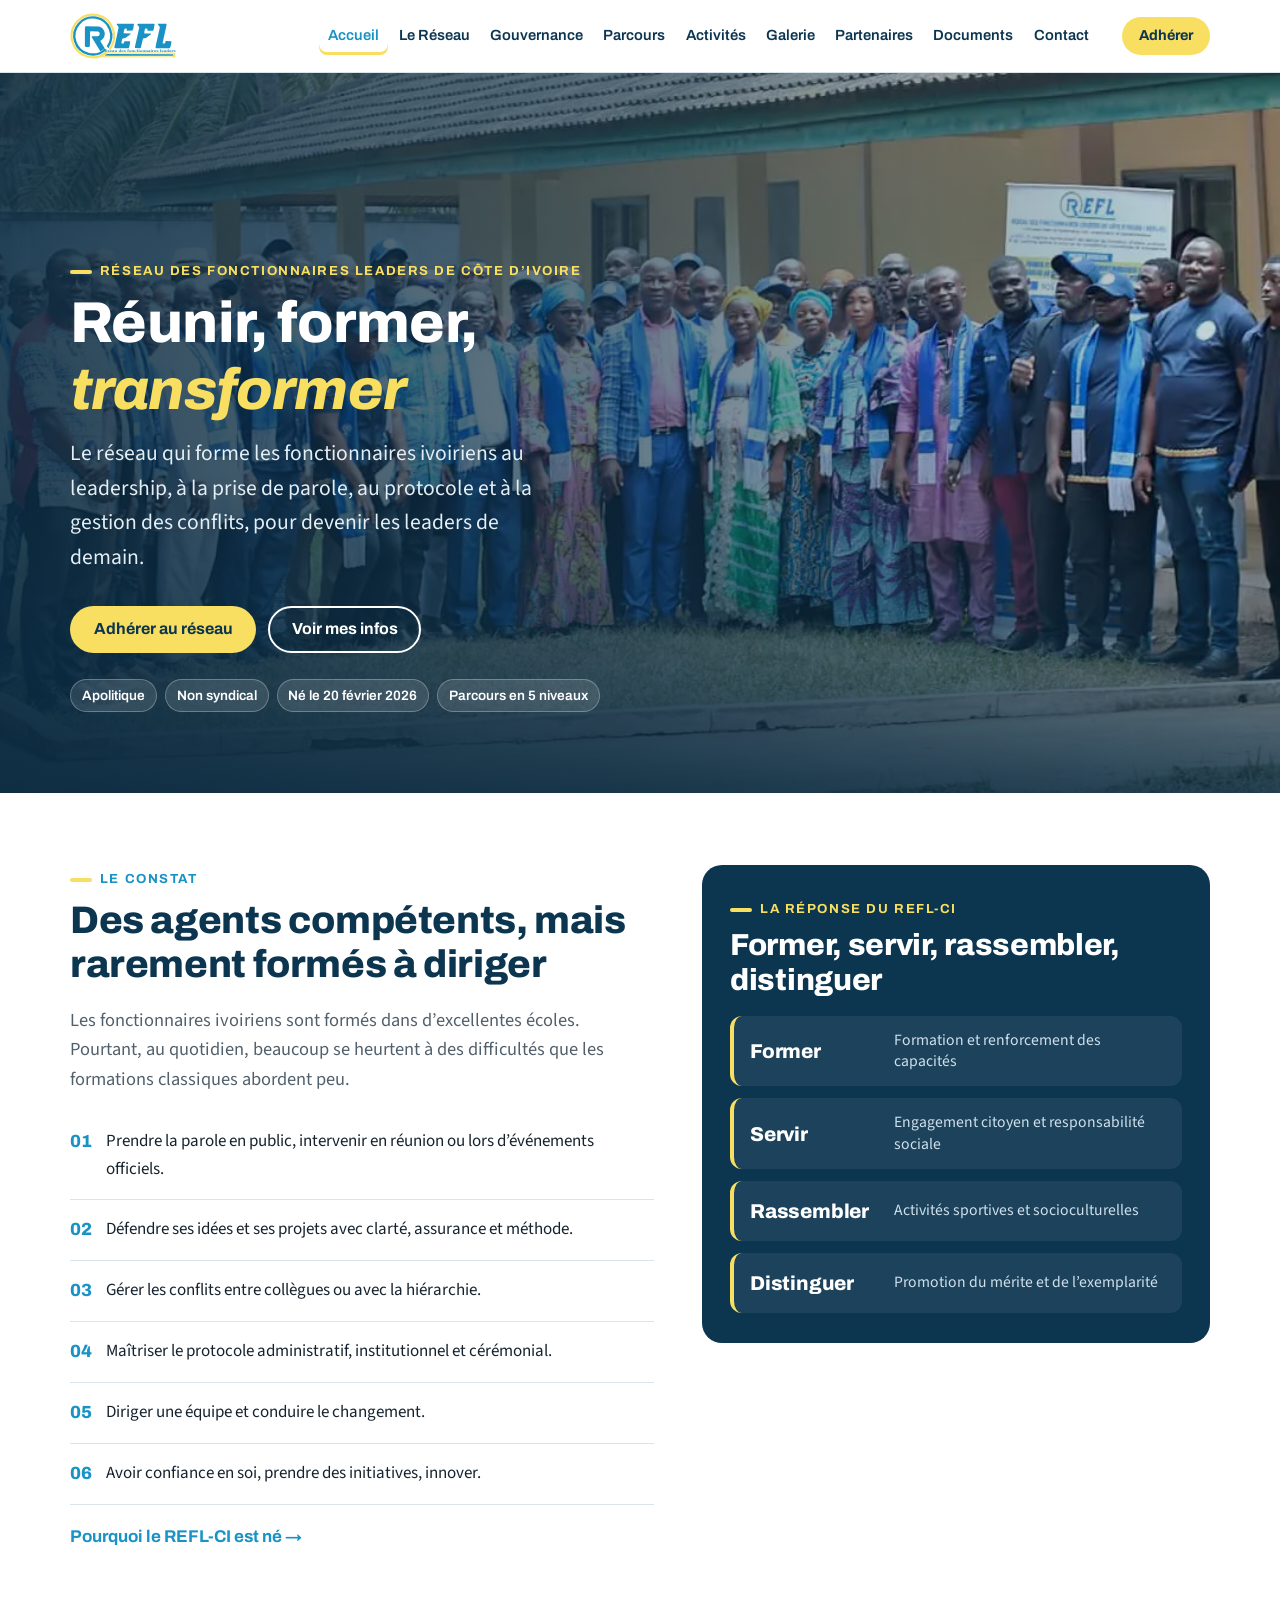
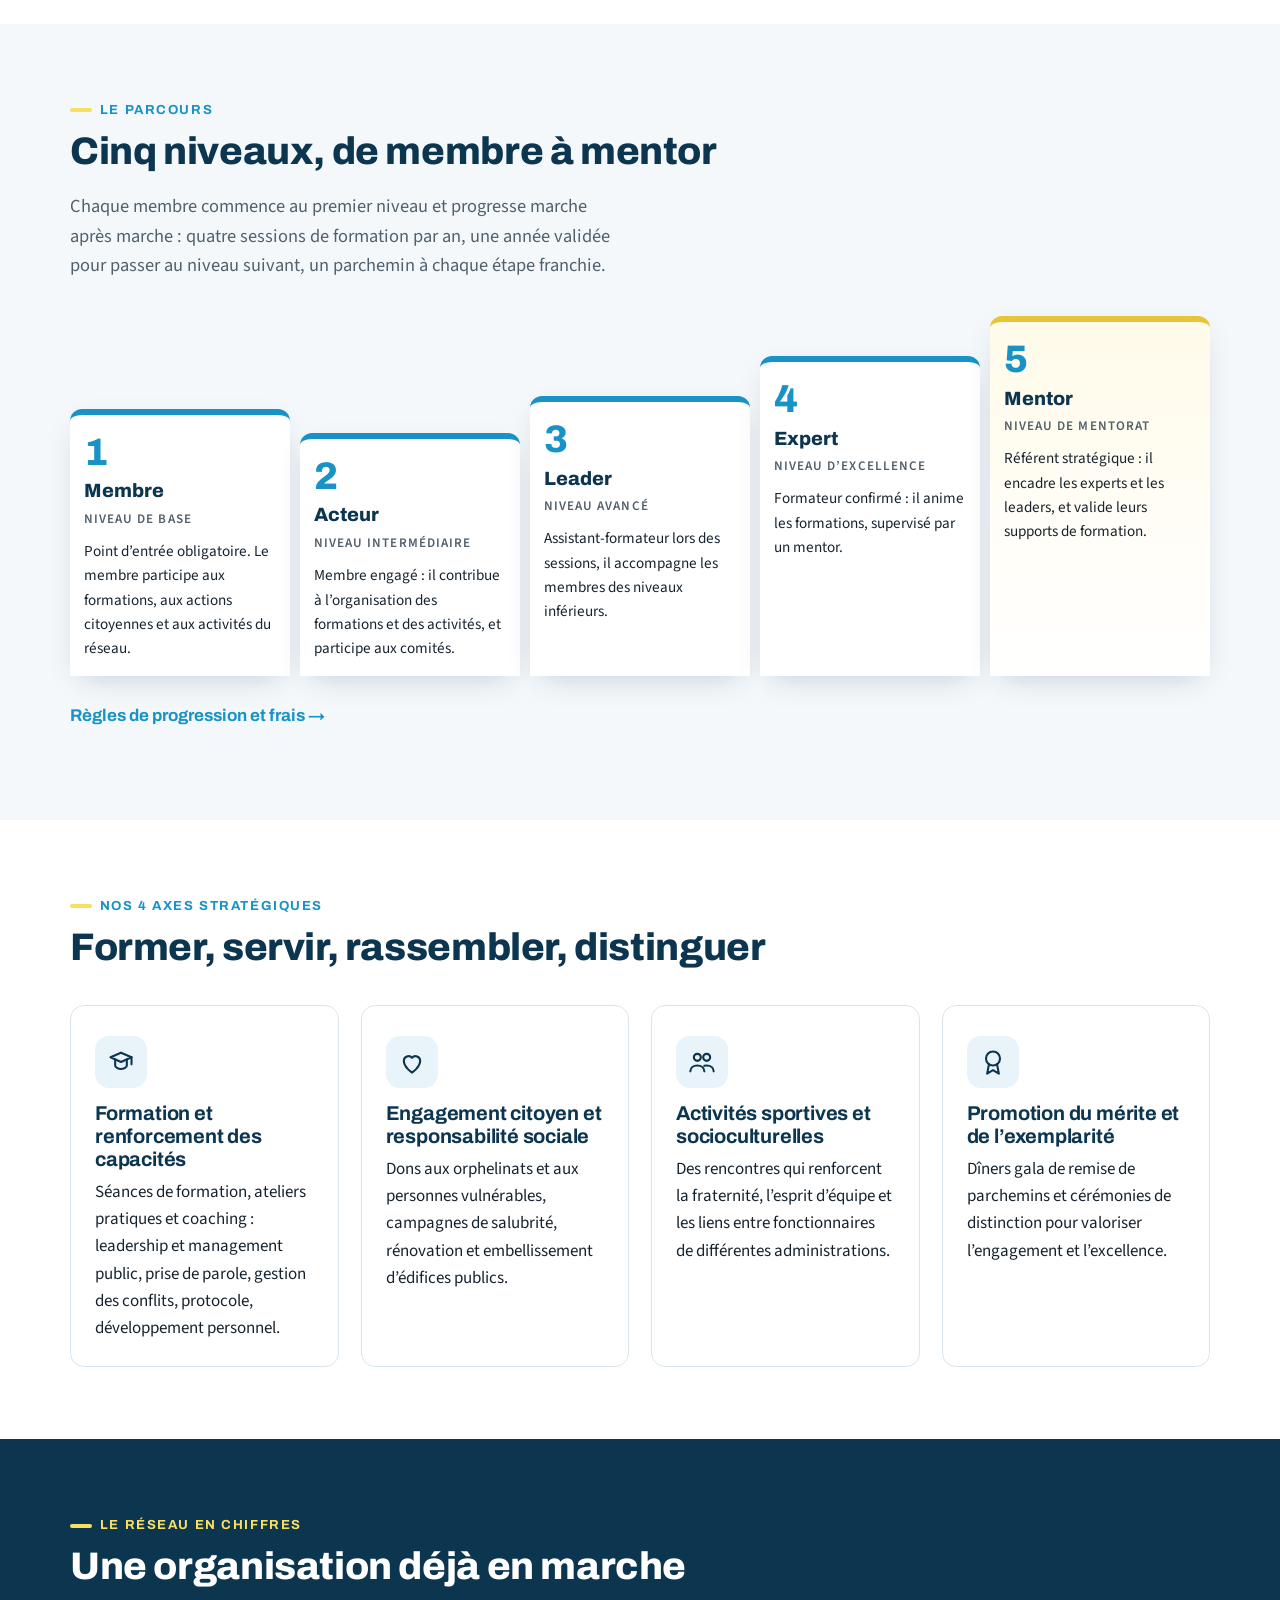
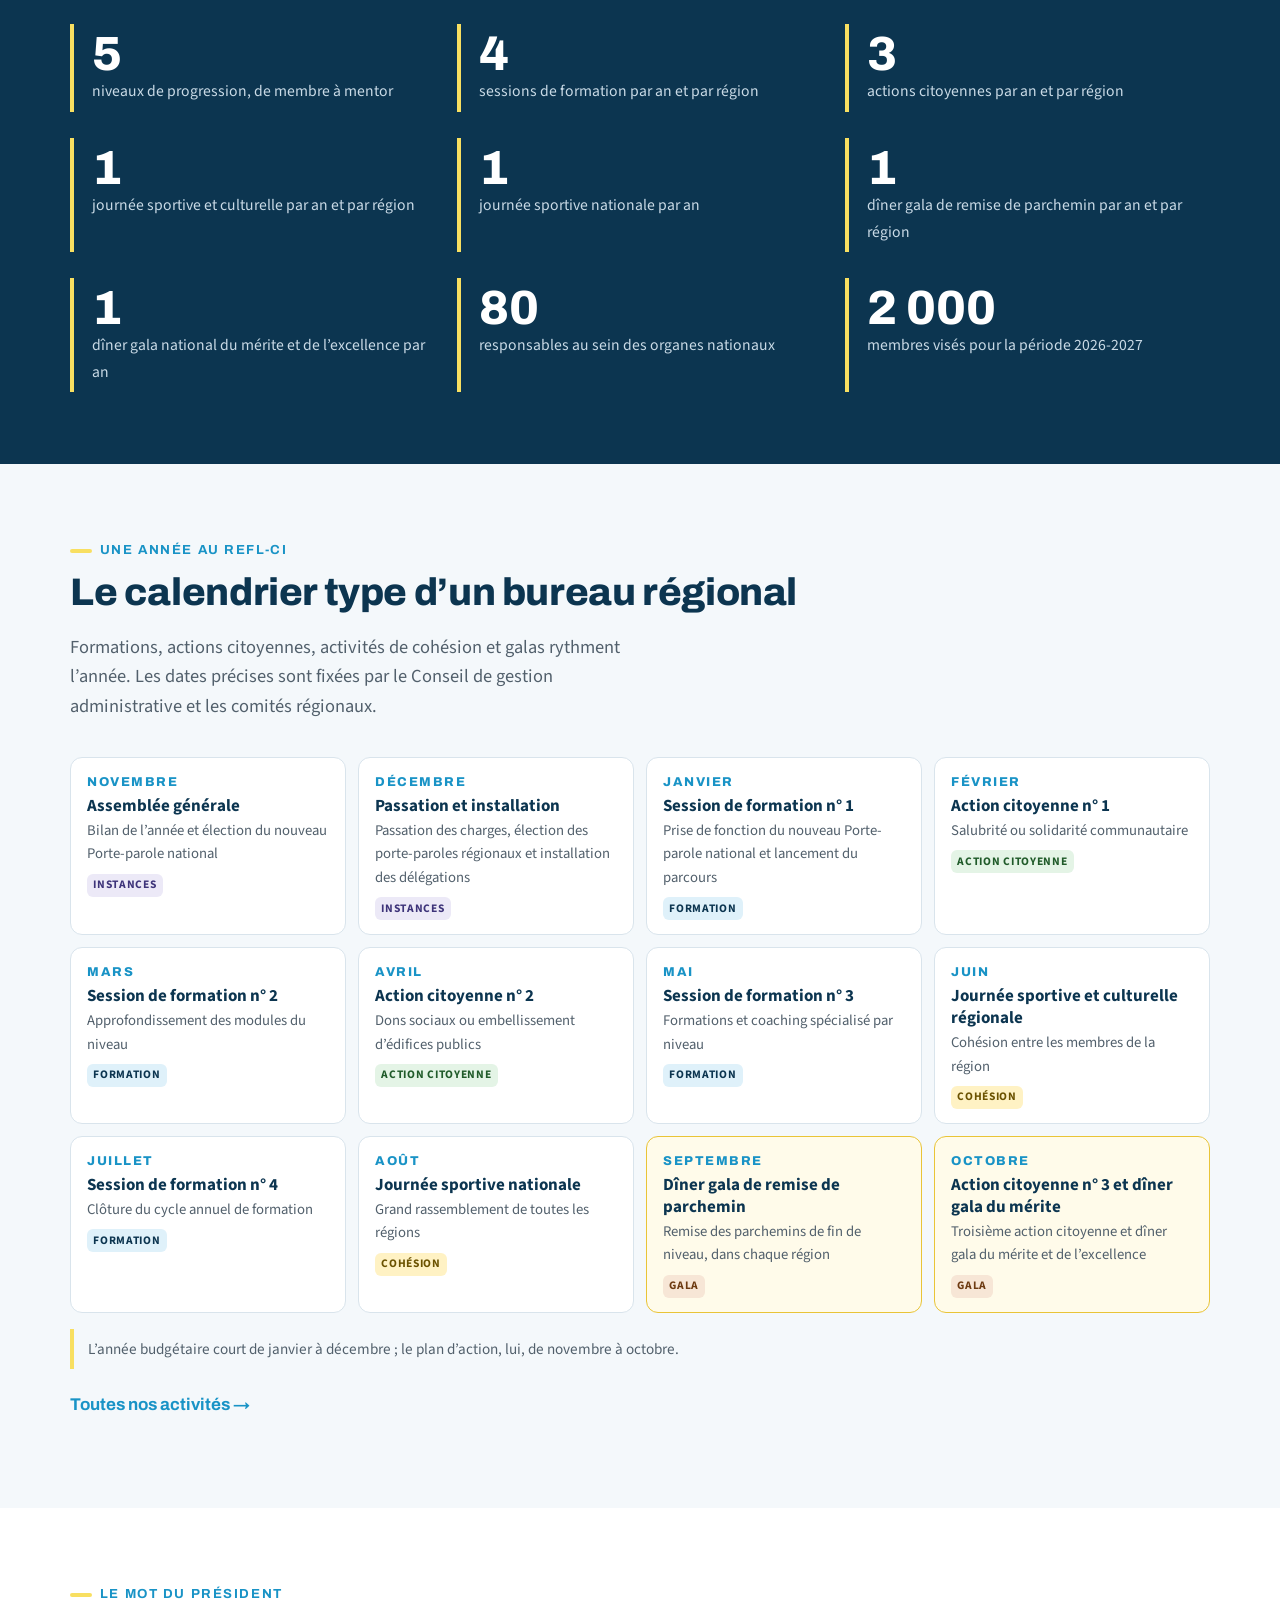
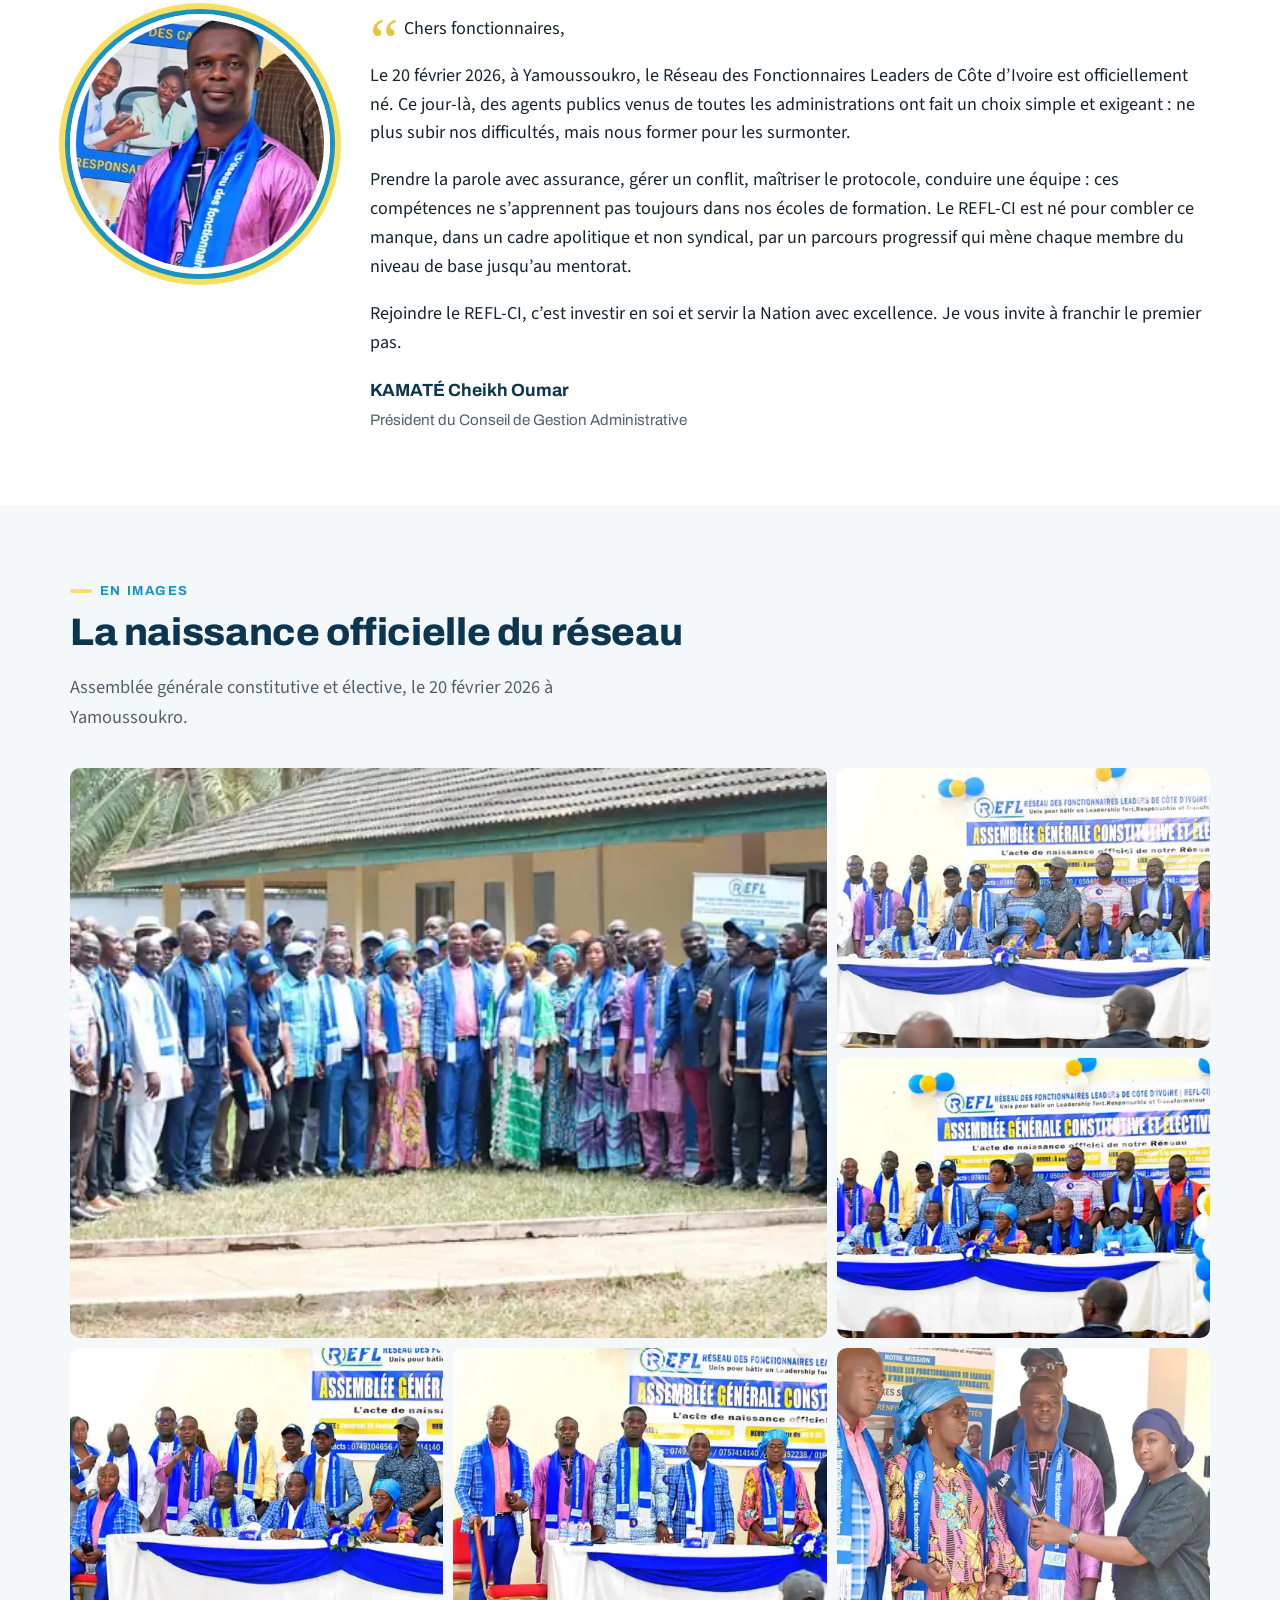
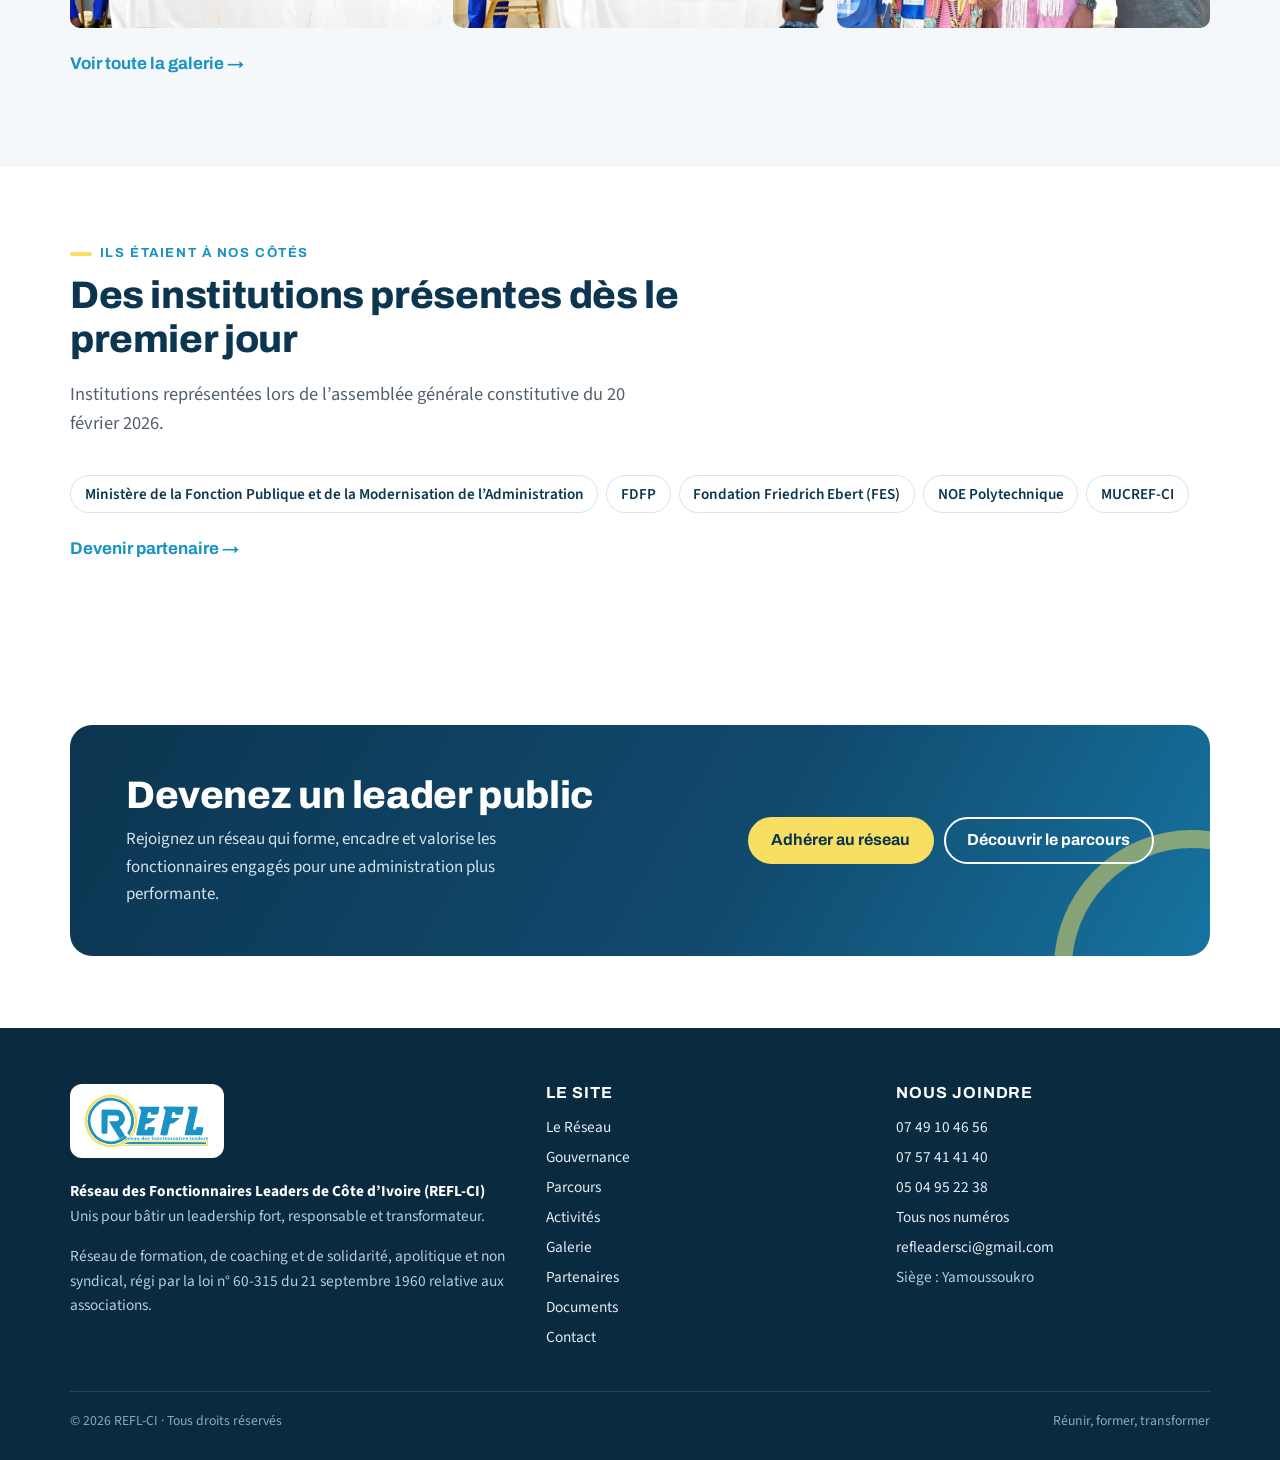
==== index.html @ c1fb9f36 "Site vitrine REFL-CI : version initiale (9 pages) Co-Authored-By: Claude Sonnet 5.5 <noreply@anthrop" ====
<!doctype html>
<html lang="fr">
<head>
<meta charset="utf-8">
<meta name="viewport" content="width=device-width, initial-scale=1">
<title>REFL-CI · Réseau des Fonctionnaires Leaders de Côte d’Ivoire</title>
<meta name="description" content="Le REFL-CI forme les fonctionnaires ivoiriens au leadership, à la prise de parole, au protocole et à la gestion des conflits, à travers un parcours en 5 niveaux. Réseau apolitique et non syndical.">
<meta name="theme-color" content="#0C3550">
<meta property="og:title" content="REFL-CI · Réseau des Fonctionnaires Leaders de Côte d’Ivoire">
<meta property="og:description" content="Le REFL-CI forme les fonctionnaires ivoiriens au leadership, à la prise de parole, au protocole et à la gestion des conflits, à travers un parcours en 5 niveaux. Réseau apolitique et non syndical.">
<meta property="og:type" content="website">
<meta property="og:locale" content="fr_CI">
<meta property="og:image" content="assets/img/galerie/ag-01.webp">
<link rel="icon" href="assets/img/favicon.svg" type="image/svg+xml">
<link rel="preconnect" href="https://fonts.googleapis.com">
<link rel="preconnect" href="https://fonts.gstatic.com" crossorigin>
<link rel="stylesheet" href="https://fonts.googleapis.com/css2?family=Archivo:ital,wght@0,500;0,600;0,700;0,800;1,800&family=Source+Sans+3:wght@400;600;700&display=swap">
<link rel="stylesheet" href="assets/css/style.css">
</head>
<body>
<a class="skip" href="#contenu">Aller au contenu</a>
<header class="entete">
  <div class="wrap">
    <a class="marque" href="index.html" aria-label="REFL-CI, retour à l’accueil"><img src="assets/img/logo-refl.svg" alt="REFL, Réseau des fonctionnaires leaders" width="134" height="58"></a>
    <button class="burger" type="button" aria-label="Ouvrir le menu" aria-expanded="false" aria-controls="menu"><span></span><span></span><span></span></button>
    <nav class="nav" id="menu" aria-label="Navigation principale">
      <ul><li><a href="index.html" aria-current="page">Accueil</a></li><li><a href="reseau.html">Le Réseau</a></li><li><a href="gouvernance.html">Gouvernance</a></li><li><a href="parcours.html">Parcours</a></li><li><a href="activites.html">Activités</a></li><li><a href="galerie.html">Galerie</a></li><li><a href="partenaires.html">Partenaires</a></li><li><a href="documents.html">Documents</a></li><li><a href="contact.html">Contact</a></li><li class="nav-cta"><a class="btn btn-jaune" href="contact.html#bientot-info" data-app="adherer">Adhérer</a></li></ul>
    </nav>
    <a class="btn btn-jaune btn-petit btn-entete" href="contact.html#bientot-info" data-app="adherer">Adhérer</a>
  </div>
</header>
<main id="contenu">

<section class="hero">
  <img src="assets/img/galerie/ag-01.webp" alt="Photo de famille des membres du REFL-CI lors de l’assemblée générale constitutive, le 20 février 2026" width="1080" height="720" fetchpriority="high">
  <div class="wrap">
    <span class="surtitre" style="color:var(--jaune)">Réseau des Fonctionnaires Leaders de Côte d’Ivoire</span>
    <h1>Réunir, former, <em>transformer</em></h1>
    <p class="accroche">Le réseau qui forme les fonctionnaires ivoiriens au leadership, à la prise de parole, au protocole et à la gestion des conflits, pour devenir les leaders de demain.</p>
    <div class="actions">
      <a class="btn btn-jaune" href="contact.html#bientot-info" data-app="adherer">Adhérer au réseau</a>
      <a class="btn btn-contour-clair" href="contact.html#bientot-info" data-app="niveau">Voir mes infos</a>
    </div>
    <ul class="badges"><li>Apolitique</li><li>Non syndical</li><li>Né le 20 février 2026</li><li>Parcours en 5 niveaux</li></ul>
  </div>
</section>

<section>
  <div class="wrap constat-duo">
    <div>
      <span class="surtitre">Le constat</span>
      <h2>Des agents compétents, mais rarement formés à diriger</h2>
      <p class="intro">Les fonctionnaires ivoiriens sont formés dans d’excellentes écoles. Pourtant, au quotidien, beaucoup se heurtent à des difficultés que les formations classiques abordent peu.</p>
      <ol class="constat">
        <li>Prendre la parole en public, intervenir en réunion ou lors d’événements officiels.</li>
        <li>Défendre ses idées et ses projets avec clarté, assurance et méthode.</li>
        <li>Gérer les conflits entre collègues ou avec la hiérarchie.</li>
        <li>Maîtriser le protocole administratif, institutionnel et cérémonial.</li>
        <li>Diriger une équipe et conduire le changement.</li>
        <li>Avoir confiance en soi, prendre des initiatives, innover.</li>
      </ol>
      <p style="margin-top:18px" class="mb-0"><a class="lien-fleche" href="reseau.html">Pourquoi le REFL-CI est né</a></p>
    </div>
    <aside class="reponse" aria-labelledby="reponse-titre">
      <span class="surtitre">La réponse du REFL-CI</span>
      <h2 id="reponse-titre">Former, servir, rassembler, distinguer</h2>
      <ul class="verbes">
        <li><b>Former</b><span>Formation et renforcement des capacités</span></li>
        <li><b>Servir</b><span>Engagement citoyen et responsabilité sociale</span></li>
        <li><b>Rassembler</b><span>Activités sportives et socioculturelles</span></li>
        <li><b>Distinguer</b><span>Promotion du mérite et de l’exemplarité</span></li>
      </ul>
    </aside>
  </div>
</section>

<section class="fond-doux">
  <div class="wrap">
    <div class="tete-section"><span class="surtitre">Le parcours</span><h2>Cinq niveaux, de membre à mentor</h2>
    <p class="intro">Chaque membre commence au premier niveau et progresse marche après marche : quatre sessions de formation par an, une année validée pour passer au niveau suivant, un parchemin à chaque étape franchie.</p></div>
    <div class="escalier"><div class="marche"><div class="num">1</div><div class="niv">Membre</div><div class="type">Niveau de base</div><p>Point d’entrée obligatoire. Le membre participe aux formations, aux actions citoyennes et aux activités du réseau.</p></div><div class="marche"><div class="num">2</div><div class="niv">Acteur</div><div class="type">Niveau intermédiaire</div><p>Membre engagé : il contribue à l’organisation des formations et des activités, et participe aux comités.</p></div><div class="marche"><div class="num">3</div><div class="niv">Leader</div><div class="type">Niveau avancé</div><p>Assistant-formateur lors des sessions, il accompagne les membres des niveaux inférieurs.</p></div><div class="marche"><div class="num">4</div><div class="niv">Expert</div><div class="type">Niveau d’excellence</div><p>Formateur confirmé : il anime les formations, supervisé par un mentor.</p></div><div class="marche"><div class="num">5</div><div class="niv">Mentor</div><div class="type">Niveau de mentorat</div><p>Référent stratégique : il encadre les experts et les leaders, et valide leurs supports de formation.</p></div></div>
    <p style="margin-top:26px"><a class="lien-fleche" href="parcours.html">Règles de progression et frais</a></p>
  </div>
</section>

<section>
  <div class="wrap">
    <div class="tete-section"><span class="surtitre">Nos 4 axes stratégiques</span><h2>Former, servir, rassembler, distinguer</h2></div>
    <div class="grille g4"><div class="carte axe"><div class="ico"><svg viewBox="0 0 24 24"><path d="M3 8l9-4 9 4-9 4-9-4z"/><path d="M7 10v5c0 1.5 2.5 3 5 3s5-1.5 5-3v-5"/><path d="M21 8v6"/></svg></div><h3>Formation et renforcement des capacités</h3><p>Séances de formation, ateliers pratiques et coaching : leadership et management public, prise de parole, gestion des conflits, protocole, développement personnel.</p></div><div class="carte axe"><div class="ico"><svg viewBox="0 0 24 24"><path d="M12 21s-7-4.4-7-10a4 4 0 0 1 7-2.6A4 4 0 0 1 19 11c0 5.6-7 10-7 10z"/></svg></div><h3>Engagement citoyen et responsabilité sociale</h3><p>Dons aux orphelinats et aux personnes vulnérables, campagnes de salubrité, rénovation et embellissement d’édifices publics.</p></div><div class="carte axe"><div class="ico"><svg viewBox="0 0 24 24"><circle cx="8" cy="8" r="3"/><circle cx="16" cy="8" r="3"/><path d="M2 20c0-3 2.7-5 6-5s6 2 6 5"/><path d="M14 15.3c.6-.2 1.3-.3 2-.3 3.3 0 6 2 6 5"/></svg></div><h3>Activités sportives et socioculturelles</h3><p>Des rencontres qui renforcent la fraternité, l’esprit d’équipe et les liens entre fonctionnaires de différentes administrations.</p></div><div class="carte axe"><div class="ico"><svg viewBox="0 0 24 24"><circle cx="12" cy="9" r="6"/><path d="M8.5 14L7 22l5-3 5 3-1.5-8"/></svg></div><h3>Promotion du mérite et de l’exemplarité</h3><p>Dîners gala de remise de parchemins et cérémonies de distinction pour valoriser l’engagement et l’excellence.</p></div></div>
  </div>
</section>

<section class="fond-nuit">
  <div class="wrap">
    <div class="tete-section"><span class="surtitre">Le réseau en chiffres</span><h2>Une organisation déjà en marche</h2></div>
    <div class="chiffres">
      <div class="chiffre"><b>5</b><span>niveaux de progression, de membre à mentor</span></div>
      <div class="chiffre"><b>4</b><span>sessions de formation par an et par région</span></div>
      <div class="chiffre"><b>3</b><span>actions citoyennes par an et par région</span></div>
      <div class="chiffre"><b>1</b><span>journée sportive et culturelle par an et par région</span></div>
      <div class="chiffre"><b>1</b><span>journée sportive nationale par an</span></div>
      <div class="chiffre"><b>1</b><span>dîner gala de remise de parchemin par an et par région</span></div>
      <div class="chiffre"><b>1</b><span>dîner gala national du mérite et de l’excellence par an</span></div>
      <div class="chiffre"><b>80</b><span>responsables au sein des organes nationaux</span></div>
      <div class="chiffre"><b>2 000</b><span>membres visés pour la période 2026-2027</span></div>
    </div>
  </div>
</section>

<section class="fond-doux">
  <div class="wrap">
    <div class="tete-section"><span class="surtitre">Une année au REFL-CI</span><h2>Le calendrier type d’un bureau régional</h2>
    <p class="intro">Formations, actions citoyennes, activités de cohésion et galas rythment l’année. Les dates précises sont fixées par le Conseil de gestion administrative et les comités régionaux.</p></div>
    <ol class="calendrier"><li class=""><span class="mois">Novembre</span><span class="act">Assemblée générale</span><span class="det">Bilan de l’année et élection du nouveau Porte-parole national</span><span class="tag instances">Instances</span></li><li class=""><span class="mois">Décembre</span><span class="act">Passation et installation</span><span class="det">Passation des charges, élection des porte-paroles régionaux et installation des délégations</span><span class="tag instances">Instances</span></li><li class=""><span class="mois">Janvier</span><span class="act">Session de formation n° 1</span><span class="det">Prise de fonction du nouveau Porte-parole national et lancement du parcours</span><span class="tag formation">Formation</span></li><li class=""><span class="mois">Février</span><span class="act">Action citoyenne n° 1</span><span class="det">Salubrité ou solidarité communautaire</span><span class="tag citoyen">Action citoyenne</span></li><li class=""><span class="mois">Mars</span><span class="act">Session de formation n° 2</span><span class="det">Approfondissement des modules du niveau</span><span class="tag formation">Formation</span></li><li class=""><span class="mois">Avril</span><span class="act">Action citoyenne n° 2</span><span class="det">Dons sociaux ou embellissement d’édifices publics</span><span class="tag citoyen">Action citoyenne</span></li><li class=""><span class="mois">Mai</span><span class="act">Session de formation n° 3</span><span class="det">Formations et coaching spécialisé par niveau</span><span class="tag formation">Formation</span></li><li class=""><span class="mois">Juin</span><span class="act">Journée sportive et culturelle régionale</span><span class="det">Cohésion entre les membres de la région</span><span class="tag cohesion">Cohésion</span></li><li class=""><span class="mois">Juillet</span><span class="act">Session de formation n° 4</span><span class="det">Clôture du cycle annuel de formation</span><span class="tag formation">Formation</span></li><li class=""><span class="mois">Août</span><span class="act">Journée sportive nationale</span><span class="det">Grand rassemblement de toutes les régions</span><span class="tag cohesion">Cohésion</span></li><li class="cle"><span class="mois">Septembre</span><span class="act">Dîner gala de remise de parchemin</span><span class="det">Remise des parchemins de fin de niveau, dans chaque région</span><span class="tag gala">Gala</span></li><li class="cle"><span class="mois">Octobre</span><span class="act">Action citoyenne n° 3 et dîner gala du mérite</span><span class="det">Troisième action citoyenne et dîner gala du mérite et de l’excellence</span><span class="tag gala">Gala</span></li></ol><p class="note">L’année budgétaire court de janvier à décembre ; le plan d’action, lui, de novembre à octobre.</p>
    <p style="margin-top:22px"><a class="lien-fleche" href="activites.html">Toutes nos activités</a></p>
  </div>
</section>

<section>
  <div class="wrap">
    <span class="surtitre">Le mot du Président</span>
    <div class="mot"><figure><img src="assets/img/organes/kamate-cheikh-oumar.webp" alt="Portrait de M. Kamate Cheikh Oumar, Président du Conseil de Gestion Administrative" width="260" height="260" loading="lazy"></figure>
<div><blockquote><p>Chers fonctionnaires,</p>
<p>Le 20 février 2026, à Yamoussoukro, le Réseau des Fonctionnaires Leaders de Côte d’Ivoire est officiellement né. Ce jour-là, des agents publics venus de toutes les administrations ont fait un choix simple et exigeant : ne plus subir nos difficultés, mais nous former pour les surmonter.</p>
<p>Prendre la parole avec assurance, gérer un conflit, maîtriser le protocole, conduire une équipe : ces compétences ne s’apprennent pas toujours dans nos écoles de formation. Le REFL-CI est né pour combler ce manque, dans un cadre apolitique et non syndical, par un parcours progressif qui mène chaque membre du niveau de base jusqu’au mentorat.</p>
<p>Rejoindre le REFL-CI, c’est investir en soi et servir la Nation avec excellence. Je vous invite à franchir le premier pas.</p></blockquote><div class="signature"><b>KAMATÉ Cheikh Oumar</b><span>Président du Conseil de Gestion Administrative</span></div></div></div>
  </div>
</section>

<section class="fond-doux">
  <div class="wrap">
    <div class="tete-section"><span class="surtitre">En images</span><h2>La naissance officielle du réseau</h2>
    <p class="intro">Assemblée générale constitutive et élective, le 20 février 2026 à Yamoussoukro.</p></div>
    <div class="galerie apercu"><a href="assets/img/galerie/ag-01.webp" data-grand="assets/img/galerie/ag-01.webp"><img src="assets/img/galerie/ag-01-t.webp" alt="Photo de famille des participants à l’assemblée générale constitutive" loading="lazy" width="560" height="420"></a><a href="assets/img/galerie/ag-02.webp" data-grand="assets/img/galerie/ag-02.webp"><img src="assets/img/galerie/ag-02-t.webp" alt="La table officielle de l’assemblée générale constitutive" loading="lazy" width="560" height="420"></a><a href="assets/img/galerie/ag-03.webp" data-grand="assets/img/galerie/ag-03.webp"><img src="assets/img/galerie/ag-03-t.webp" alt="Les membres du bureau devant la banderole de l’assemblée générale" loading="lazy" width="560" height="420"></a><a href="assets/img/galerie/ag-04.webp" data-grand="assets/img/galerie/ag-04.webp"><img src="assets/img/galerie/ag-04-t.webp" alt="Interview d’un participant" loading="lazy" width="560" height="420"></a><a href="assets/img/galerie/ag-05.webp" data-grand="assets/img/galerie/ag-05.webp"><img src="assets/img/galerie/ag-05-t.webp" alt="La table officielle et les membres élus" loading="lazy" width="560" height="420"></a><a href="assets/img/galerie/ag-06.webp" data-grand="assets/img/galerie/ag-06.webp"><img src="assets/img/galerie/ag-06-t.webp" alt="Les participants interviewés par la presse" loading="lazy" width="560" height="420"></a></div>
    <p style="margin-top:22px"><a class="lien-fleche" href="galerie.html">Voir toute la galerie</a></p>
  </div>
</section>

<section>
  <div class="wrap">
    <div class="tete-section"><span class="surtitre">Ils étaient à nos côtés</span><h2>Des institutions présentes dès le premier jour</h2>
    <p class="intro">Institutions représentées lors de l’assemblée générale constitutive du 20 février 2026.</p></div>
    <ul class="chips"><li>Ministère de la Fonction Publique et de la Modernisation de l’Administration</li><li>FDFP</li><li>Fondation Friedrich Ebert (FES)</li><li>NOE Polytechnique</li><li>MUCREF-CI</li></ul>
    <p style="margin-top:22px"><a class="lien-fleche" href="partenaires.html">Devenir partenaire</a></p>
  </div>
</section>
<section><div class="wrap"><div class="appel">
<div><h2>Devenez un leader public</h2><p>Rejoignez un réseau qui forme, encadre et valorise les fonctionnaires engagés pour une administration plus performante.</p></div>
<div class="actions"><a class="btn btn-jaune" href="contact.html#bientot-info" data-app="adherer">Adhérer au réseau</a><a class="btn btn-contour-clair" href="parcours.html">Découvrir le parcours</a></div>
</div></div></section>
</main>
<footer class="pied">
  <div class="wrap">
    <div class="pied-grille">
      <div>
        <a class="logo-pied" href="index.html"><img src="assets/img/logo-refl.svg" alt="REFL, Réseau des fonctionnaires leaders" width="125" height="54" loading="lazy"></a>
        <p><b style="color:#fff">Réseau des Fonctionnaires Leaders de Côte d’Ivoire (REFL-CI)</b><br>Unis pour bâtir un leadership fort, responsable et transformateur.</p>
        <p>Réseau de formation, de coaching et de solidarité, apolitique et non syndical, régi par la loi n° 60-315 du 21 septembre 1960 relative aux associations.</p>
      </div>
      <div>
        <h3>Le site</h3>
        <ul><li><a href="reseau.html">Le Réseau</a></li><li><a href="gouvernance.html">Gouvernance</a></li><li><a href="parcours.html">Parcours</a></li><li><a href="activites.html">Activités</a></li><li><a href="galerie.html">Galerie</a></li><li><a href="partenaires.html">Partenaires</a></li><li><a href="documents.html">Documents</a></li><li><a href="contact.html">Contact</a></li></ul>
      </div>
      <div>
        <h3>Nous joindre</h3>
        <ul><li><a href="tel:+2250749104656">07 49 10 46 56</a></li><li><a href="tel:+2250757414140">07 57 41 41 40</a></li><li><a href="tel:+2250504952238">05 04 95 22 38</a></li><li><a href="contact.html">Tous nos numéros</a></li><li><a href="mailto:refleadersci@gmail.com">refleadersci@gmail.com</a></li><li>Siège : Yamoussoukro</li></ul>
      </div>
    </div>
    <div class="pied-bas"><span>© 2026 REFL-CI · Tous droits réservés</span><span>Réunir, former, transformer</span></div>
  </div>
</footer>
<dialog class="bientot" id="bientot" aria-labelledby="bientot-titre">
  <div class="bientot-tete"><span class="surtitre" style="color:var(--jaune)">Bientôt disponible</span><h2 id="bientot-titre" data-titre>Adhérer au REFL-CI</h2></div>
  <div class="bientot-corps">
    <p>L’espace en ligne du REFL-CI (adhésion, consultation de ses informations, carte de membre) est en cours de préparation.</p>
    <p class="mb-0">En attendant, contactez le réseau&nbsp;: <a href="tel:+2250749104656"><b>07 49 10 46 56</b></a> · <a href="tel:+2250757414140"><b>07 57 41 41 40</b></a></p>
    <div class="actions">
      <a class="btn btn-bleu btn-petit" href="https://wa.me/2250749104656" target="_blank" rel="noopener">Écrire sur WhatsApp</a>
      <a class="btn btn-contour btn-petit" href="contact.html">Tous les contacts</a>
      <button class="btn btn-contour btn-petit" type="button" data-fermer>Fermer</button>
    </div>
  </div>
</dialog>
<script src="assets/js/main.js" defer></script>
</body>
</html>
---- assets/css/style.css ----
/* REFL-CI — feuille de style du site vitrine
   Charte : bleu et jaune du logo REFL */
:root{
  --bleu:#1993C6;          /* bleu exact du logo */
  --bleu-fonce:#0C3550;    /* bleu nuit : titres, bandeaux */
  --bleu-encre:#0A2A40;
  --bleu-clair:#E8F4FA;
  --jaune:#F8DF61;         /* jaune exact du logo */
  --jaune-fonce:#E9C437;
  --encre:#16232F;
  --gris:#52606C;
  --ligne:#D9E4EC;
  --fond:#FFFFFF;
  --fond-doux:#F4F8FB;
  --rayon:14px;
  --ombre:0 10px 30px -12px rgba(12,53,80,.25);
  --titre:"Archivo","Arial Narrow",Arial,sans-serif;
  --texte:"Source Sans 3","Segoe UI",Roboto,Arial,sans-serif;
  --max:1180px;
}
*{box-sizing:border-box}
html{scroll-behavior:smooth;-webkit-text-size-adjust:100%}
body{margin:0;font-family:var(--texte);font-size:1.0625rem;line-height:1.6;color:var(--encre);background:var(--fond)}
img{max-width:100%;height:auto;display:block}
a{color:var(--bleu-fonce)}
a:hover{color:var(--bleu)}
h1,h2,h3,h4{font-family:var(--titre);line-height:1.15;color:var(--bleu-fonce);margin:0 0 .5em;letter-spacing:-.01em}
h1{font-size:clamp(2rem,5.2vw,3.6rem);font-weight:800}
h2{font-size:clamp(1.6rem,3.4vw,2.4rem);font-weight:800}
h3{font-size:1.25rem;font-weight:700}
p{margin:0 0 1em}
.wrap{max-width:var(--max);margin:0 auto;padding:0 20px}
.sr-only{position:absolute;width:1px;height:1px;overflow:hidden;clip:rect(0 0 0 0);white-space:nowrap}
.skip{position:absolute;left:-999px;top:0;background:var(--jaune);color:var(--bleu-fonce);padding:.6em 1em;z-index:100;font-weight:700}
.skip:focus{left:10px;top:10px}
:focus-visible{outline:3px solid var(--jaune-fonce);outline-offset:2px}

/* ---------- En-tête ---------- */
.entete{position:sticky;top:0;z-index:50;background:rgba(255,255,255,.97);backdrop-filter:saturate(1.2) blur(6px);border-bottom:1px solid var(--ligne)}
.entete .wrap{display:flex;align-items:center;gap:16px;min-height:72px}
.marque{display:flex;align-items:center;flex-shrink:0}
.marque img{height:46px;width:auto}
.nav{margin-left:auto}
.nav ul{list-style:none;margin:0;padding:0;display:flex;gap:2px;align-items:center}
.nav a{display:block;padding:.5em .62em;text-decoration:none;font-family:var(--titre);font-weight:600;font-size:.92rem;color:var(--bleu-fonce);border-radius:8px}
.nav a:hover{background:var(--bleu-clair);color:var(--bleu-fonce)}
.nav a[aria-current="page"]{color:var(--bleu);box-shadow:inset 0 -3px 0 var(--jaune)}
.entete .btn{margin-left:8px}
.burger{display:none;margin-left:auto;background:none;border:0;padding:10px;cursor:pointer;border-radius:8px}
.burger span{display:block;width:26px;height:3px;background:var(--bleu-fonce);margin:5px 0;border-radius:2px;transition:.2s}
@media (max-width:1100px){
  .burger{display:block}
  .nav{position:fixed;inset:72px 0 auto 0;background:#fff;border-bottom:1px solid var(--ligne);box-shadow:var(--ombre);display:none;max-height:calc(100vh - 72px);overflow:auto}
  .nav.ouvert{display:block}
  .nav ul{flex-direction:column;align-items:stretch;padding:10px 16px 18px;gap:0}
  .nav a{padding:.85em .6em;font-size:1.05rem;border-bottom:1px solid var(--fond-doux)}
  .entete .btn-entete{display:none}
  .nav .btn{display:block;text-align:center;margin:12px 0 0}
}
@media (min-width:1101px){.nav .nav-cta{display:none}}

/* ---------- Boutons ---------- */
.btn{display:inline-flex;align-items:center;justify-content:center;gap:.5em;font-family:var(--titre);font-weight:700;font-size:1rem;padding:.8em 1.35em;border-radius:999px;text-decoration:none;border:2px solid transparent;cursor:pointer;line-height:1.1;transition:transform .15s,background .15s,color .15s}
.btn:hover{transform:translateY(-1px)}
.btn-jaune{background:var(--jaune);color:var(--bleu-fonce)}
.btn-jaune:hover{background:var(--jaune-fonce);color:var(--bleu-fonce)}
.btn-bleu{background:var(--bleu-fonce);color:#fff}
.btn-bleu:hover{background:var(--bleu);color:#fff}
.btn-contour{border-color:currentColor;color:var(--bleu-fonce);background:transparent}
.btn-contour-clair{border-color:#fff;color:#fff;background:transparent}
.btn-contour-clair:hover{background:#fff;color:var(--bleu-fonce)}
.btn-petit{font-size:.9rem;padding:.6em 1.05em}

/* ---------- Sections ---------- */
section{padding:72px 0}
.fond-doux{background:var(--fond-doux)}
.fond-nuit{background:var(--bleu-fonce);color:#E7F0F6}
.fond-nuit h2,.fond-nuit h3{color:#fff}
.surtitre{display:inline-block;font-family:var(--titre);font-weight:700;font-size:.82rem;letter-spacing:.12em;text-transform:uppercase;color:var(--bleu);margin-bottom:.7em}
.surtitre::before{content:"";display:inline-block;width:22px;height:4px;background:var(--jaune);vertical-align:middle;margin-right:.6em;border-radius:2px}
.fond-nuit .surtitre{color:var(--jaune)}
.intro{font-size:1.15rem;color:var(--gris);max-width:62ch}
.fond-nuit .intro{color:#C9DAE6}
.tete-section{margin-bottom:36px;max-width:760px}
.grille{display:grid;gap:22px}
.g2{grid-template-columns:repeat(auto-fit,minmax(min(100%,420px),1fr))}
.g3{grid-template-columns:repeat(auto-fit,minmax(min(100%,300px),1fr))}
.g4{grid-template-columns:repeat(auto-fit,minmax(min(100%,240px),1fr))}
.carte{background:#fff;border:1px solid var(--ligne);border-radius:var(--rayon);padding:24px}
.carte h3{margin-bottom:.4em}
.carte p:last-child{margin-bottom:0}
.liste-puces{list-style:none;padding:0;margin:0}
.liste-puces li{position:relative;padding-left:1.4em;margin:.45em 0}
.liste-puces li::before{content:"";position:absolute;left:0;top:.62em;width:.6em;height:.6em;border-radius:2px;background:var(--jaune);transform:rotate(45deg)}
.fond-nuit .liste-puces li::before{background:var(--jaune)}

/* ---------- Bandeau d'accueil ---------- */
.hero{position:relative;color:#fff;padding:0;min-height:min(86vh,720px);display:flex;align-items:flex-end;overflow:hidden;background:var(--bleu-encre)}
.hero>img{position:absolute;inset:0;width:100%;height:100%;object-fit:cover;object-position:center 35%}
.hero::after{content:"";position:absolute;inset:0;background:linear-gradient(90deg,rgba(10,42,64,.88) 0%,rgba(10,42,64,.62) 48%,rgba(10,42,64,.15) 100%),linear-gradient(180deg,rgba(10,42,64,0) 55%,rgba(10,42,64,.85) 100%)}
.hero .wrap{position:relative;z-index:1;padding-top:120px;padding-bottom:64px;width:100%}
.hero h1{color:#fff;max-width:14ch;margin-bottom:.25em}
.hero h1 em{font-style:italic;color:var(--jaune)}
.hero .accroche{font-size:clamp(1.1rem,2.1vw,1.35rem);max-width:46ch;color:#E3EEF5;margin-bottom:1.4em}
.hero .actions{display:flex;flex-wrap:wrap;gap:12px}
.badges{display:flex;flex-wrap:wrap;gap:8px;margin-top:26px;padding:0;list-style:none}
.badges li{font-family:var(--titre);font-weight:600;font-size:.85rem;padding:.35em .8em;border-radius:999px;background:rgba(255,255,255,.12);border:1px solid rgba(255,255,255,.28)}

/* Bandeau de page intérieure */
.page-tete{background:var(--bleu-fonce);color:#fff;padding:64px 0 54px;position:relative;overflow:hidden}
.page-tete::after{content:"";position:absolute;right:-80px;top:-80px;width:320px;height:320px;border-radius:50%;border:26px solid var(--bleu);box-shadow:0 0 0 14px var(--bleu-fonce),0 0 0 30px var(--jaune);opacity:.35}
.page-tete h1{color:#fff;font-size:clamp(2rem,4.6vw,3.1rem);position:relative;z-index:1}
.page-tete p{color:#CFE0EC;max-width:60ch;font-size:1.12rem;margin:0;position:relative;z-index:1}
.fil{font-size:.9rem;margin-bottom:12px;color:#9FC3DA;position:relative;z-index:1}
.fil a{color:#CFE0EC}

/* ---------- Constat ---------- */
.constat{counter-reset:c}
.constat li{counter-increment:c;display:flex;gap:14px;align-items:flex-start;padding:16px 0;border-bottom:1px solid var(--ligne)}
.constat li::before{content:counter(c,decimal-leading-zero);font-family:var(--titre);font-weight:800;color:var(--bleu);font-size:1.1rem;min-width:2ch}
.constat{list-style:none;margin:0;padding:0}

/* ---------- Escalier des niveaux ---------- */
.escalier{display:grid;grid-template-columns:repeat(5,1fr);gap:10px;align-items:end;margin-top:12px}
.marche{background:#fff;border-radius:12px 12px 0 0;padding:18px 14px 16px;border-top:6px solid var(--bleu);box-shadow:var(--ombre);position:relative}
.marche .num{font-family:var(--titre);font-weight:800;font-size:2.4rem;line-height:1;color:var(--bleu)}
.marche .niv{font-family:var(--titre);font-weight:800;font-size:1.2rem;color:var(--bleu-fonce);margin:.25em 0 .1em}
.marche .type{font-size:.82rem;text-transform:uppercase;letter-spacing:.08em;color:var(--gris);font-weight:600}
.marche p{font-size:.95rem;margin:.6em 0 0;color:var(--encre)}
.marche:nth-child(1){min-height:200px}
.marche:nth-child(2){min-height:240px}
.marche:nth-child(3){min-height:280px}
.marche:nth-child(4){min-height:320px}
.marche:nth-child(5){min-height:360px;border-top-color:var(--jaune-fonce);background:linear-gradient(180deg,#FFFBEA,#fff)}
@media (max-width:860px){
  .escalier{grid-template-columns:1fr;align-items:stretch}
  .marche{min-height:0!important;border-radius:12px;border-top:0;border-left:6px solid var(--bleu)}
  .marche:nth-child(2){margin-left:12px}.marche:nth-child(3){margin-left:24px}.marche:nth-child(4){margin-left:36px}.marche:nth-child(5){margin-left:48px;border-left-color:var(--jaune-fonce)}
}

/* ---------- Axes ---------- */
.axe{position:relative;padding-top:30px}
.axe .ico{width:52px;height:52px;border-radius:14px;background:var(--bleu-clair);display:grid;place-items:center;margin-bottom:14px}
.axe .ico svg{width:28px;height:28px;stroke:var(--bleu-fonce);fill:none;stroke-width:1.8;stroke-linecap:round;stroke-linejoin:round}

/* ---------- Chiffres ---------- */
.chiffres{display:grid;grid-template-columns:repeat(auto-fit,minmax(min(100%,200px),1fr));gap:18px}
.chiffre{border-left:4px solid var(--jaune);padding:6px 0 6px 18px}
.chiffre b{display:block;font-family:var(--titre);font-weight:800;font-size:clamp(2.2rem,4vw,3rem);line-height:1;color:#fff}
.chiffre span{color:#C9DAE6;font-size:.98rem}

/* ---------- Calendrier ---------- */
.calendrier{display:grid;grid-template-columns:repeat(auto-fill,minmax(min(100%,250px),1fr));gap:12px;list-style:none;padding:0;margin:0}
.calendrier li{background:#fff;border:1px solid var(--ligne);border-radius:12px;padding:14px 16px;display:flex;flex-direction:column;gap:2px}
.calendrier .mois{font-family:var(--titre);font-weight:800;font-size:.8rem;letter-spacing:.12em;text-transform:uppercase;color:var(--bleu)}
.calendrier .act{font-weight:700;color:var(--bleu-fonce);line-height:1.3}
.calendrier .det{font-size:.92rem;color:var(--gris)}
.calendrier li.cle{border-color:var(--jaune-fonce);background:#FFFBEA}
.tag{display:inline-block;font-size:.72rem;font-weight:700;letter-spacing:.06em;text-transform:uppercase;padding:.2em .55em;border-radius:6px;background:var(--bleu-clair);color:var(--bleu-fonce);align-self:flex-start;margin-top:6px}
.tag.formation{background:#DFF1FA}.tag.citoyen{background:#E4F4E6;color:#205B2A}.tag.cohesion{background:#FFF2C4;color:#6B5200}.tag.gala{background:#F7E6D6;color:#6E3B12}.tag.instances{background:#ECE9F7;color:#3E347A}

/* ---------- Mot ---------- */
.mot{display:grid;grid-template-columns:minmax(0,260px) 1fr;gap:40px;align-items:start}
.mot figure{margin:0}
.mot figure img{border-radius:50%;aspect-ratio:1;object-fit:cover;border:6px solid #fff;box-shadow:0 0 0 5px var(--bleu),0 0 0 11px var(--jaune)}
.mot blockquote{margin:0;font-size:1.13rem}
.mot blockquote p:first-child::before{content:"“";font-family:Georgia,serif;font-size:4rem;line-height:0;vertical-align:-.45em;color:var(--jaune-fonce);margin-right:.08em}
.signature{margin-top:1.2em;font-family:var(--titre)}
.signature b{display:block;color:var(--bleu-fonce);font-size:1.1rem}
.signature span{color:var(--gris);font-size:.95rem}
@media (max-width:760px){.mot{grid-template-columns:1fr;gap:24px}.mot figure{max-width:200px}}

/* ---------- Galerie ---------- */
.galerie{display:grid;grid-template-columns:repeat(auto-fill,minmax(min(100%,220px),1fr));gap:10px}
.galerie a{display:block;border-radius:10px;overflow:hidden;aspect-ratio:4/3;background:var(--fond-doux);position:relative}
.galerie img{width:100%;height:100%;object-fit:cover;transition:transform .35s}
.galerie a:hover img{transform:scale(1.04)}
.galerie.apercu{grid-template-columns:repeat(3,1fr)}
.galerie.apercu a:first-child{grid-column:span 2;grid-row:span 2;aspect-ratio:auto}
@media (max-width:640px){.galerie.apercu{grid-template-columns:1fr 1fr}.galerie.apercu a:first-child{grid-column:span 2;aspect-ratio:4/3}}
.album{margin-bottom:56px}
.album-tete{display:flex;flex-wrap:wrap;align-items:baseline;justify-content:space-between;gap:6px 20px;margin-bottom:16px;border-bottom:2px solid var(--ligne);padding-bottom:10px}
.album-tete h2{font-size:1.5rem;margin:0}
.album-tete p{margin:0;color:var(--gris)}
.visionneuse{position:fixed;inset:0;background:rgba(6,22,34,.94);display:none;align-items:center;justify-content:center;z-index:200;padding:56px 12px}
.visionneuse.ouverte{display:flex}
.visionneuse img{max-height:100%;max-width:100%;border-radius:6px;object-fit:contain}
.visionneuse button{position:absolute;background:rgba(255,255,255,.12);color:#fff;border:0;width:48px;height:48px;border-radius:50%;font-size:1.6rem;cursor:pointer;display:grid;place-items:center}
.visionneuse button:hover{background:var(--jaune);color:var(--bleu-fonce)}
.visionneuse .fermer{top:10px;right:12px}
.visionneuse .prec{left:10px;top:50%;transform:translateY(-50%)}
.visionneuse .suiv{right:10px;top:50%;transform:translateY(-50%)}
.visionneuse .leg{position:absolute;bottom:12px;left:0;right:0;text-align:center;color:#CFE0EC;font-size:.92rem;padding:0 16px}

/* ---------- Gouvernance ---------- */
.organigramme{display:flex;flex-direction:column;align-items:center;gap:0;font-family:var(--titre);font-weight:700}
.org-ligne{display:flex;flex-wrap:wrap;justify-content:center;gap:10px;position:relative;padding:14px 0}
.org-ligne+.org-ligne::before{content:"";position:absolute;top:0;left:50%;width:2px;height:14px;background:var(--bleu)}
.org-noeud{background:#fff;border:2px solid var(--bleu);color:var(--bleu-fonce);padding:.55em 1em;border-radius:10px;min-width:96px;text-align:center;font-size:.95rem;text-decoration:none}
a.org-noeud:hover{background:var(--bleu-clair)}
.org-noeud.fort{background:var(--bleu-fonce);border-color:var(--bleu-fonce);color:#fff}
.org-noeud.jaune{border-color:var(--jaune-fonce);background:#FFFBEA}
.org-noeud small{display:block;font-weight:500;font-family:var(--texte);font-size:.75rem;color:var(--gris)}
.org-noeud.fort small{color:#BFD5E4}
.organe{padding:56px 0;border-top:1px solid var(--ligne)}
.organe-tete{display:grid;grid-template-columns:1fr minmax(0,380px);gap:20px 40px;margin-bottom:28px}
.organe-tete .sigle{font-family:var(--titre);font-weight:800;color:var(--bleu);font-size:.9rem;letter-spacing:.12em}
.organe-tete .mandat{font-size:.95rem;color:var(--gris);background:var(--fond-doux);border-radius:10px;padding:12px 16px;align-self:start}
@media (max-width:820px){.organe-tete{grid-template-columns:1fr}}
.membres{display:grid;grid-template-columns:repeat(auto-fill,minmax(min(100%,190px),1fr));gap:18px 14px;list-style:none;margin:0;padding:0}
.membre{text-align:center;padding:10px 6px}
.membre .photo{width:118px;height:118px;margin:0 auto 10px;border-radius:50%;overflow:hidden;background:var(--bleu-clair);box-shadow:0 0 0 3px #fff,0 0 0 5px var(--bleu);display:grid;place-items:center}
.membre .photo img{width:100%;height:100%;object-fit:cover}
.membre .photo .initiales{font-family:var(--titre);font-weight:800;font-size:1.8rem;color:var(--bleu-fonce)}
.membre .nom{font-family:var(--titre);font-weight:700;font-size:.95rem;color:var(--bleu-fonce);line-height:1.25;text-transform:uppercase}
.membre .fonction{font-size:.88rem;color:var(--gris);line-height:1.3;margin-top:4px}
.membre.tete .photo{width:150px;height:150px;box-shadow:0 0 0 4px #fff,0 0 0 7px var(--bleu),0 0 0 12px var(--jaune)}
.membres-tetes{display:flex;flex-wrap:wrap;justify-content:center;gap:24px 40px;margin-bottom:28px;list-style:none;padding:0}
.sommaire{display:flex;flex-wrap:wrap;gap:8px;margin-top:22px}
.sommaire a{font-family:var(--titre);font-weight:700;font-size:.85rem;text-decoration:none;padding:.4em .85em;border-radius:999px;background:rgba(255,255,255,.12);color:#fff;border:1px solid rgba(255,255,255,.3);position:relative;z-index:1}
.sommaire a:hover{background:var(--jaune);color:var(--bleu-fonce)}
.declaration{display:inline-flex;align-items:center;gap:8px;font-size:.92rem;font-weight:600}

/* ---------- Tableaux ---------- */
.tableau{width:100%;border-collapse:collapse;background:#fff;border-radius:var(--rayon);overflow:hidden;border:1px solid var(--ligne)}
.tableau th,.tableau td{padding:14px 16px;text-align:left;border-bottom:1px solid var(--ligne);vertical-align:top}
.tableau th{background:var(--bleu-fonce);color:#fff;font-family:var(--titre);font-weight:700;font-size:.95rem}
.tableau td.montant{font-family:var(--titre);font-weight:800;color:var(--bleu-fonce);white-space:nowrap;text-align:right}
.tableau tr:last-child td{border-bottom:0}
.note{font-size:.95rem;color:var(--gris);border-left:4px solid var(--jaune);padding:8px 0 8px 14px;margin:16px 0 0}
.encadre{background:var(--bleu-clair);border-radius:var(--rayon);padding:22px 24px}
.encadre.jaune{background:#FFF8D9}

/* ---------- Frise historique ---------- */
.frise{list-style:none;margin:0;padding:0;position:relative}
.frise::before{content:"";position:absolute;left:11px;top:6px;bottom:6px;width:3px;background:linear-gradient(var(--bleu),var(--jaune))}
.frise li{position:relative;padding:0 0 30px 46px}
.frise li::before{content:"";position:absolute;left:2px;top:4px;width:21px;height:21px;border-radius:50%;background:#fff;border:5px solid var(--bleu)}
.frise li.cle::before{border-color:var(--jaune-fonce)}
.frise .date{font-family:var(--titre);font-weight:800;color:var(--bleu);font-size:.9rem;letter-spacing:.06em;text-transform:uppercase}
.frise h3{margin:.15em 0 .3em}
.frise p{margin:0;color:var(--gris)}

/* ---------- Partenaires ---------- */
.institutions{display:grid;grid-template-columns:repeat(auto-fit,minmax(min(100%,330px),1fr));gap:14px;list-style:none;padding:0;margin:0}
.institutions li{background:#fff;border:1px solid var(--ligne);border-radius:12px;padding:18px 20px;border-top:4px solid var(--bleu)}
.institutions b{display:block;font-family:var(--titre);color:var(--bleu-fonce);font-size:1.08rem;line-height:1.25}
.institutions span{font-size:.92rem;color:var(--gris)}

/* ---------- Documents ---------- */
.doc{display:flex;gap:18px;align-items:flex-start}
.doc .pictodoc{flex-shrink:0;width:58px;height:72px;border-radius:6px;background:var(--bleu-fonce);color:#fff;font-family:var(--titre);font-weight:800;font-size:.8rem;display:flex;align-items:flex-end;justify-content:center;padding-bottom:8px;position:relative}
.doc .pictodoc::before{content:"";position:absolute;top:0;right:0;border-width:0 16px 16px 0;border-style:solid;border-color:var(--jaune) var(--fond) var(--fond) var(--jaune)}
.doc.bientot .pictodoc{background:#9BB0BF}

/* ---------- Contact ---------- */
.tel-liste{list-style:none;padding:0;margin:0;display:grid;grid-template-columns:repeat(auto-fit,minmax(min(100%,190px),1fr));gap:10px}
.tel-liste a{display:block;padding:12px 14px;border:1px solid var(--ligne);border-radius:10px;text-decoration:none;font-family:var(--titre);font-weight:700;font-size:1.1rem;color:var(--bleu-fonce);background:#fff}
.tel-liste a:hover{border-color:var(--bleu);background:var(--bleu-clair)}
.tel-liste small{display:block;font-family:var(--texte);font-weight:400;font-size:.8rem;color:var(--gris)}

/* ---------- Appel final ---------- */
.appel{background:linear-gradient(120deg,var(--bleu-fonce) 0%,#114a6e 60%,var(--bleu) 130%);color:#fff;border-radius:22px;padding:48px clamp(22px,5vw,56px);display:grid;grid-template-columns:1fr auto;gap:24px;align-items:center;position:relative;overflow:hidden}
.appel h2{color:#fff;margin-bottom:.25em}
.appel p{color:#D3E3EE;margin:0;max-width:56ch}
.appel .actions{display:flex;flex-wrap:wrap;gap:10px;position:relative;z-index:1}
.appel::after{content:"";position:absolute;right:-120px;bottom:-150px;width:240px;height:240px;border-radius:50%;border:18px solid var(--jaune);opacity:.5}
@media (max-width:760px){.appel{grid-template-columns:1fr}}

/* ---------- Fenêtre « Bientôt disponible » ---------- */
dialog.bientot{border:0;border-radius:18px;padding:0;max-width:min(520px,calc(100vw - 32px));box-shadow:0 30px 80px -20px rgba(0,0,0,.5)}
dialog.bientot::backdrop{background:rgba(6,22,34,.6)}
.bientot-tete{background:var(--bleu-fonce);color:#fff;padding:22px 24px 18px;border-bottom:5px solid var(--jaune)}
.bientot-tete h2{color:#fff;font-size:1.45rem;margin:0}
.bientot-corps{padding:20px 24px 24px}
.bientot-corps .actions{display:flex;flex-wrap:wrap;gap:10px;margin-top:16px}

/* ---------- Pied de page ---------- */
.pied{background:var(--bleu-encre);color:#B9CCDA;padding:56px 0 28px;font-size:.96rem}
.pied a{color:#E2EDF4;text-decoration:none}
.pied a:hover{color:var(--jaune)}
.pied-grille{display:grid;grid-template-columns:1.4fr 1fr 1fr;gap:36px}
.pied .logo-pied{background:#fff;border-radius:12px;padding:10px 14px;display:inline-block;margin-bottom:14px}
.pied .logo-pied img{height:54px;width:auto}
.pied h3{color:#fff;font-size:1rem;letter-spacing:.06em;text-transform:uppercase;margin-bottom:.8em}
.pied ul{list-style:none;padding:0;margin:0}
.pied li{margin:.35em 0}
.pied-bas{border-top:1px solid rgba(255,255,255,.12);margin-top:36px;padding-top:18px;display:flex;flex-wrap:wrap;justify-content:space-between;gap:10px;font-size:.86rem;color:#8EA8BA}
@media (max-width:820px){.pied-grille{grid-template-columns:1fr}}

/* ---------- Utilitaires ---------- */
.centre{text-align:center}
.mt-0{margin-top:0}
.mb-0{margin-bottom:0}
.duo{display:grid;grid-template-columns:1fr 1fr;gap:48px;align-items:center}
.duo img.arrondi{border-radius:18px;box-shadow:var(--ombre)}
@media (max-width:860px){.duo{grid-template-columns:1fr;gap:28px}section{padding:56px 0}}
.lien-fleche{font-family:var(--titre);font-weight:700;text-decoration:none;color:var(--bleu)}
.lien-fleche::after{content:" →"}
.chips{display:flex;flex-wrap:wrap;gap:8px;list-style:none;padding:0;margin:0}
.chips li{background:#fff;border:1px solid var(--ligne);border-radius:999px;padding:.4em .9em;font-weight:600;color:var(--bleu-fonce);font-size:.95rem}
.fond-doux .chips li{background:#fff}

@media (prefers-reduced-motion:reduce){*{transition:none!important;scroll-behavior:auto!important}}
@media print{.entete,.pied,.hero .actions,.appel,dialog{display:none!important}section{padding:20px 0}}
.duo>*,.grille>*,.mot>*{min-width:0}
a[href^="tel:"]{white-space:nowrap}

/* ---------- Ajouts du 09/10/2026 ---------- */
/* Constat + réponse en 4 verbes */
.constat-duo{display:grid;grid-template-columns:1.15fr 1fr;gap:48px;align-items:start}
.constat-duo>*{min-width:0}
.reponse{background:var(--bleu-fonce);color:#E7F0F6;border-radius:20px;padding:30px 28px;position:sticky;top:96px}
.reponse h2{color:#fff;font-size:clamp(1.4rem,2.4vw,1.9rem)}
.reponse .surtitre{color:var(--jaune)}
.verbes{list-style:none;margin:18px 0 0;padding:0;display:grid;gap:12px}
.verbes li{display:grid;grid-template-columns:minmax(0,130px) 1fr;gap:14px;align-items:center;padding:14px 16px;border-radius:12px;background:rgba(255,255,255,.07);border-left:4px solid var(--jaune)}
.verbes b{font-family:var(--titre);font-weight:800;font-size:1.25rem;color:#fff;letter-spacing:-.01em}
.verbes span{color:#CFE0EC;font-size:.98rem;line-height:1.35}
@media (max-width:900px){.constat-duo{grid-template-columns:1fr;gap:32px}.reponse{position:static}}
@media (max-width:420px){.verbes li{grid-template-columns:1fr;gap:2px}}

/* Chiffres : 3 colonnes régulières */
@media (min-width:760px){.chiffres{grid-template-columns:repeat(3,1fr);gap:26px 22px}}

/* Objectifs par axe */
.objectifs .verbe{display:inline-block;font-family:var(--titre);font-weight:800;font-size:1.3rem;color:var(--bleu-fonce);border-bottom:4px solid var(--jaune);margin-bottom:10px;padding-bottom:2px}
.faisons{list-style:none;margin:0;padding:0;display:grid;gap:12px}
.faisons li{background:#fff;border:1px solid var(--ligne);border-radius:12px;padding:14px 18px}
.faisons b{display:block;font-family:var(--titre);font-weight:800;color:var(--bleu);font-size:1.12rem}

/* Délégations régionales */
.choix-drena{display:flex;flex-wrap:wrap;align-items:center;gap:10px 14px;margin:0 0 20px}
.choix-drena label{font-family:var(--titre);font-weight:700;color:var(--bleu-fonce)}
.choix-drena select{font:inherit;font-size:1rem;padding:.6em 2.4em .6em .9em;border:2px solid var(--bleu);border-radius:10px;background:#fff;color:var(--bleu-fonce);min-width:min(100%,280px);max-width:100%}
.delegations{list-style:none;margin:0;padding:0;display:grid;grid-template-columns:repeat(auto-fill,minmax(min(100%,230px),1fr));gap:12px}
.delegation{background:#fff;border:1px solid var(--ligne);border-top:4px solid var(--bleu);border-radius:12px;padding:14px 16px}
.delegation.attente{border-top-color:var(--ligne)}
.delegation[hidden]{display:none!important}
.pp-drena{display:block;font-family:var(--titre);font-weight:800;color:var(--bleu-fonce);font-size:1.02rem}
.pp-nom{font-weight:700;margin:.4em 0 0;color:var(--encre);text-transform:uppercase;font-size:.95rem}
.pp-role{font-size:.86rem;color:var(--gris);margin:0}
.pp-attente{font-size:.92rem;color:var(--gris);font-style:italic;margin:.2em 0 0}
.pp-contact{margin:.5em 0 0;font-size:.95rem;font-weight:600;overflow-wrap:anywhere}
.delegations.une{grid-template-columns:minmax(0,420px)}
.delegations.une .delegation{padding:20px 22px}

/* Images d'illustration des activités */
.illus{margin:-24px -24px 18px;position:relative;overflow:hidden;border-radius:var(--rayon) var(--rayon) 0 0;aspect-ratio:16/10;background:var(--fond-doux)}
.illus img{width:100%;height:100%;object-fit:cover}
.illus figcaption{position:absolute;right:8px;bottom:8px;background:rgba(10,42,64,.78);color:#fff;font-size:.72rem;font-weight:600;padding:.25em .6em;border-radius:6px;letter-spacing:.02em}
.illus-duo{display:grid;grid-template-columns:1fr 1fr;gap:4px;margin:-24px -24px 18px;border-radius:var(--rayon) var(--rayon) 0 0;overflow:hidden}
.illus-duo .illus{margin:0;border-radius:0}
.carte.axe{overflow:hidden}

/* Partenaires avec logo */
.partenaires{list-style:none;margin:0;padding:0;display:grid;gap:16px}
.partenaire{display:grid;grid-template-columns:150px 1fr;gap:22px;align-items:start;background:#fff;border:1px solid var(--ligne);border-radius:14px;padding:20px 22px}
.partenaire>*{min-width:0}
.logo-part{background:#fff;border:1px solid var(--ligne);border-radius:12px;aspect-ratio:1;display:grid;place-items:center;padding:12px}
.logo-part img{max-height:100%;width:auto;max-width:100%;object-fit:contain}
.partenaire b{display:block;font-family:var(--titre);color:var(--bleu-fonce);font-size:1.15rem;line-height:1.25;margin-bottom:.35em}
.partenaire p{margin:0 0 .5em}
.partenaire .rep{font-size:.92rem;color:var(--gris)}
@media (max-width:620px){.partenaire{grid-template-columns:96px 1fr;gap:14px;padding:16px}}
.axe>.illus,.axe>.illus-duo{margin-top:-30px}
[id]{scroll-margin-top:88px}
@media (max-width:620px){.partenaire{grid-template-columns:1fr}.logo-part{width:130px}}
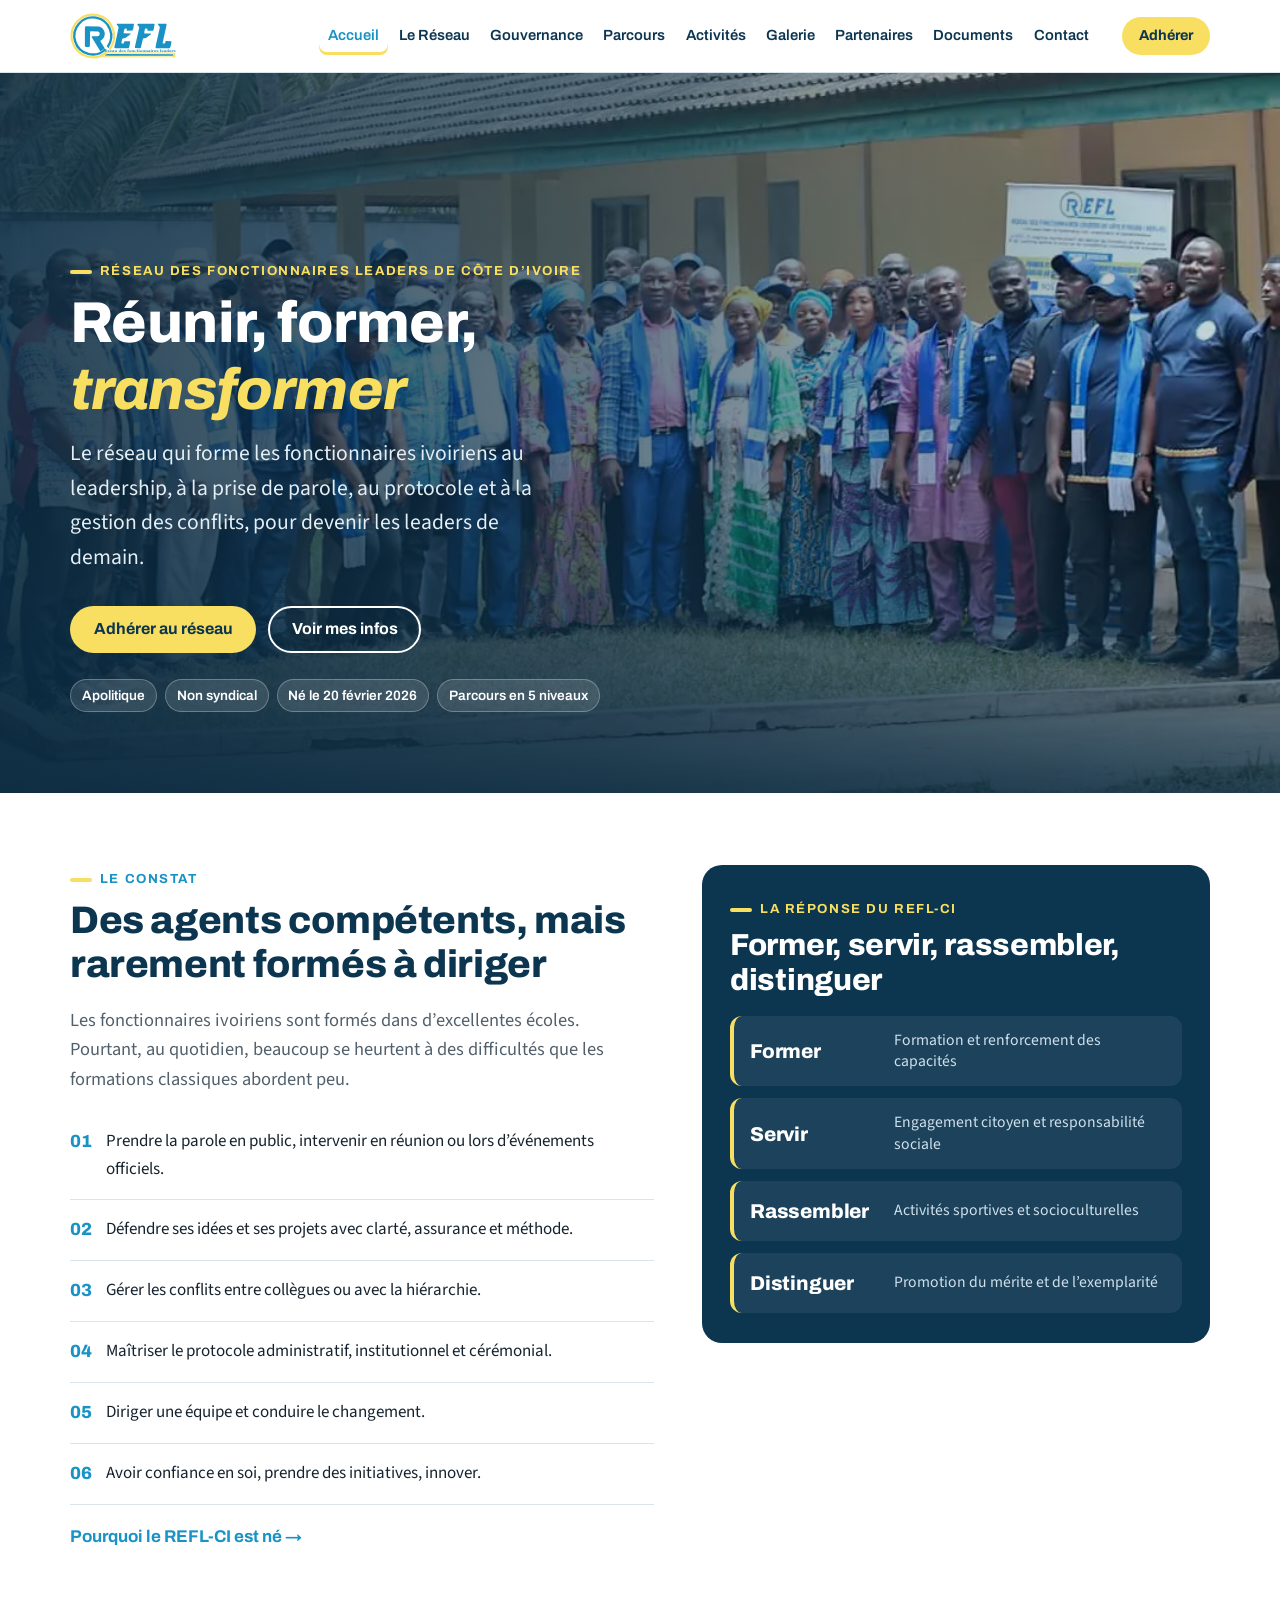
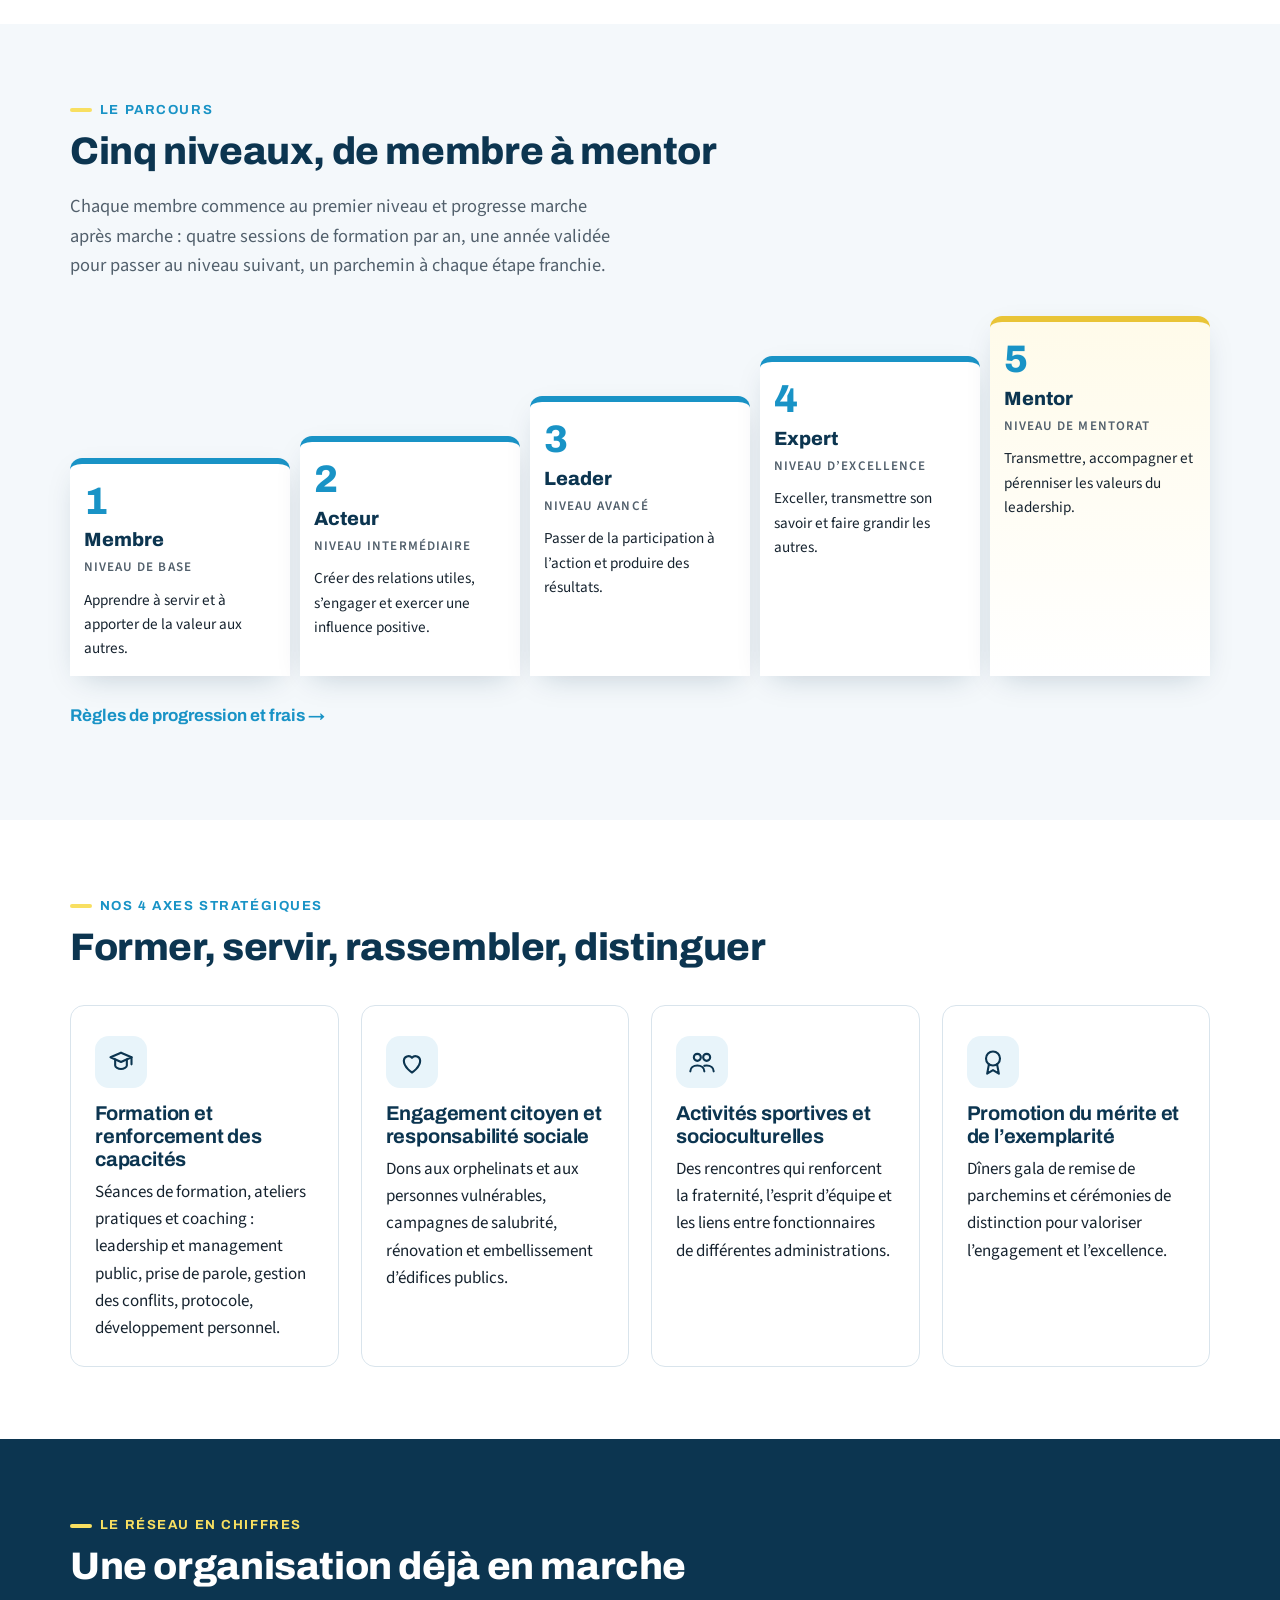
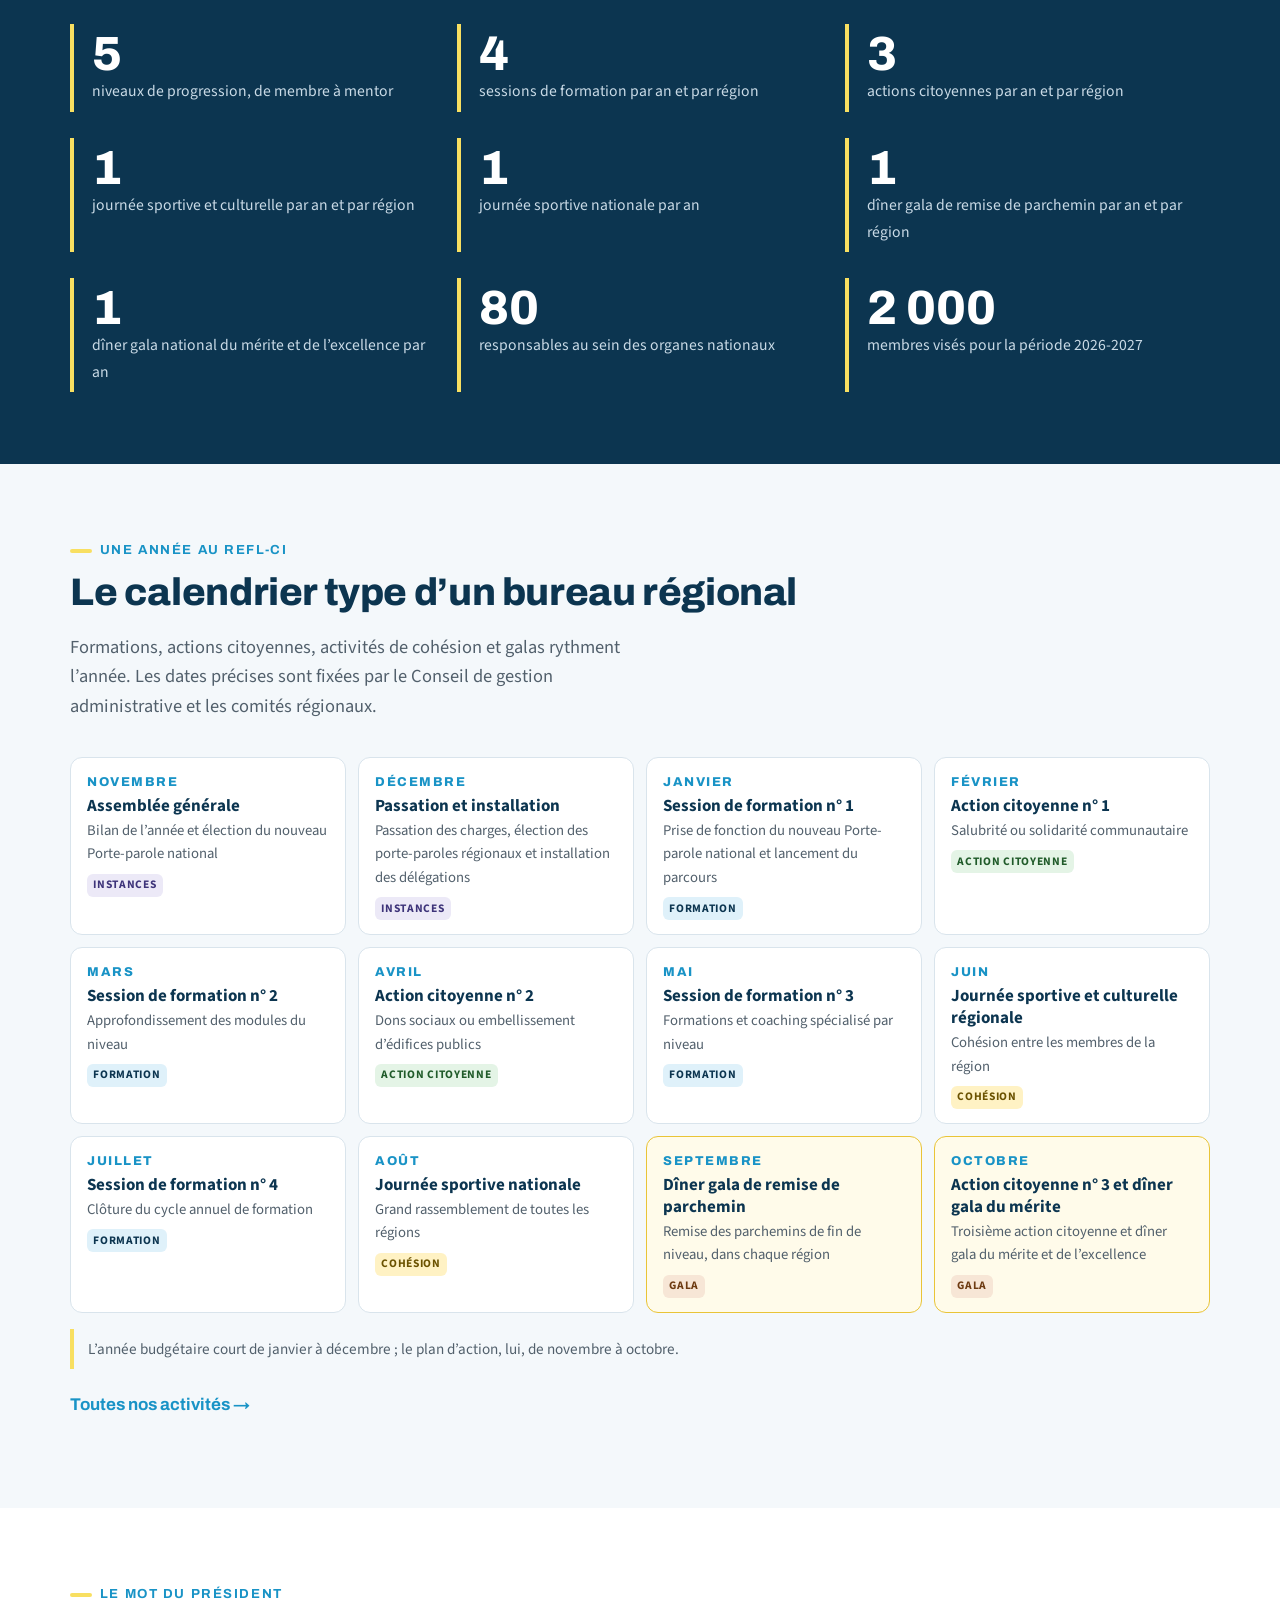
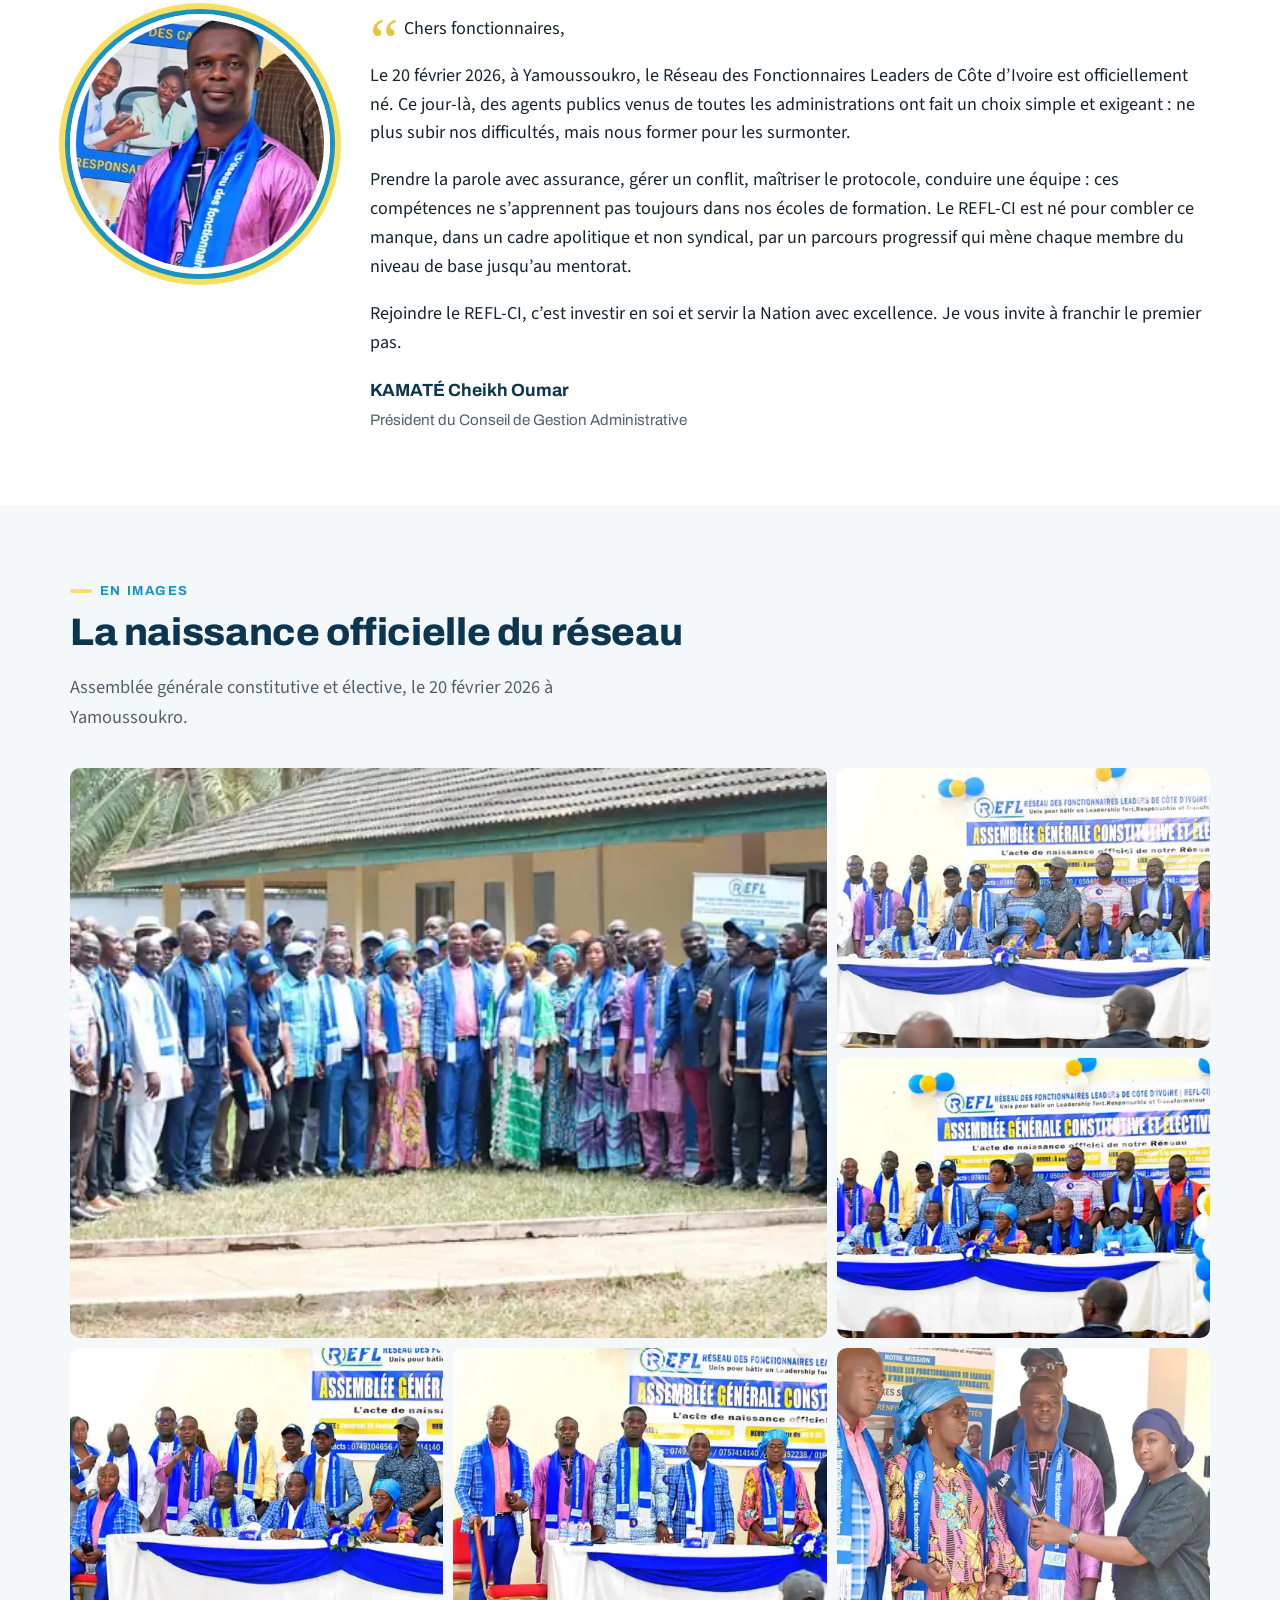
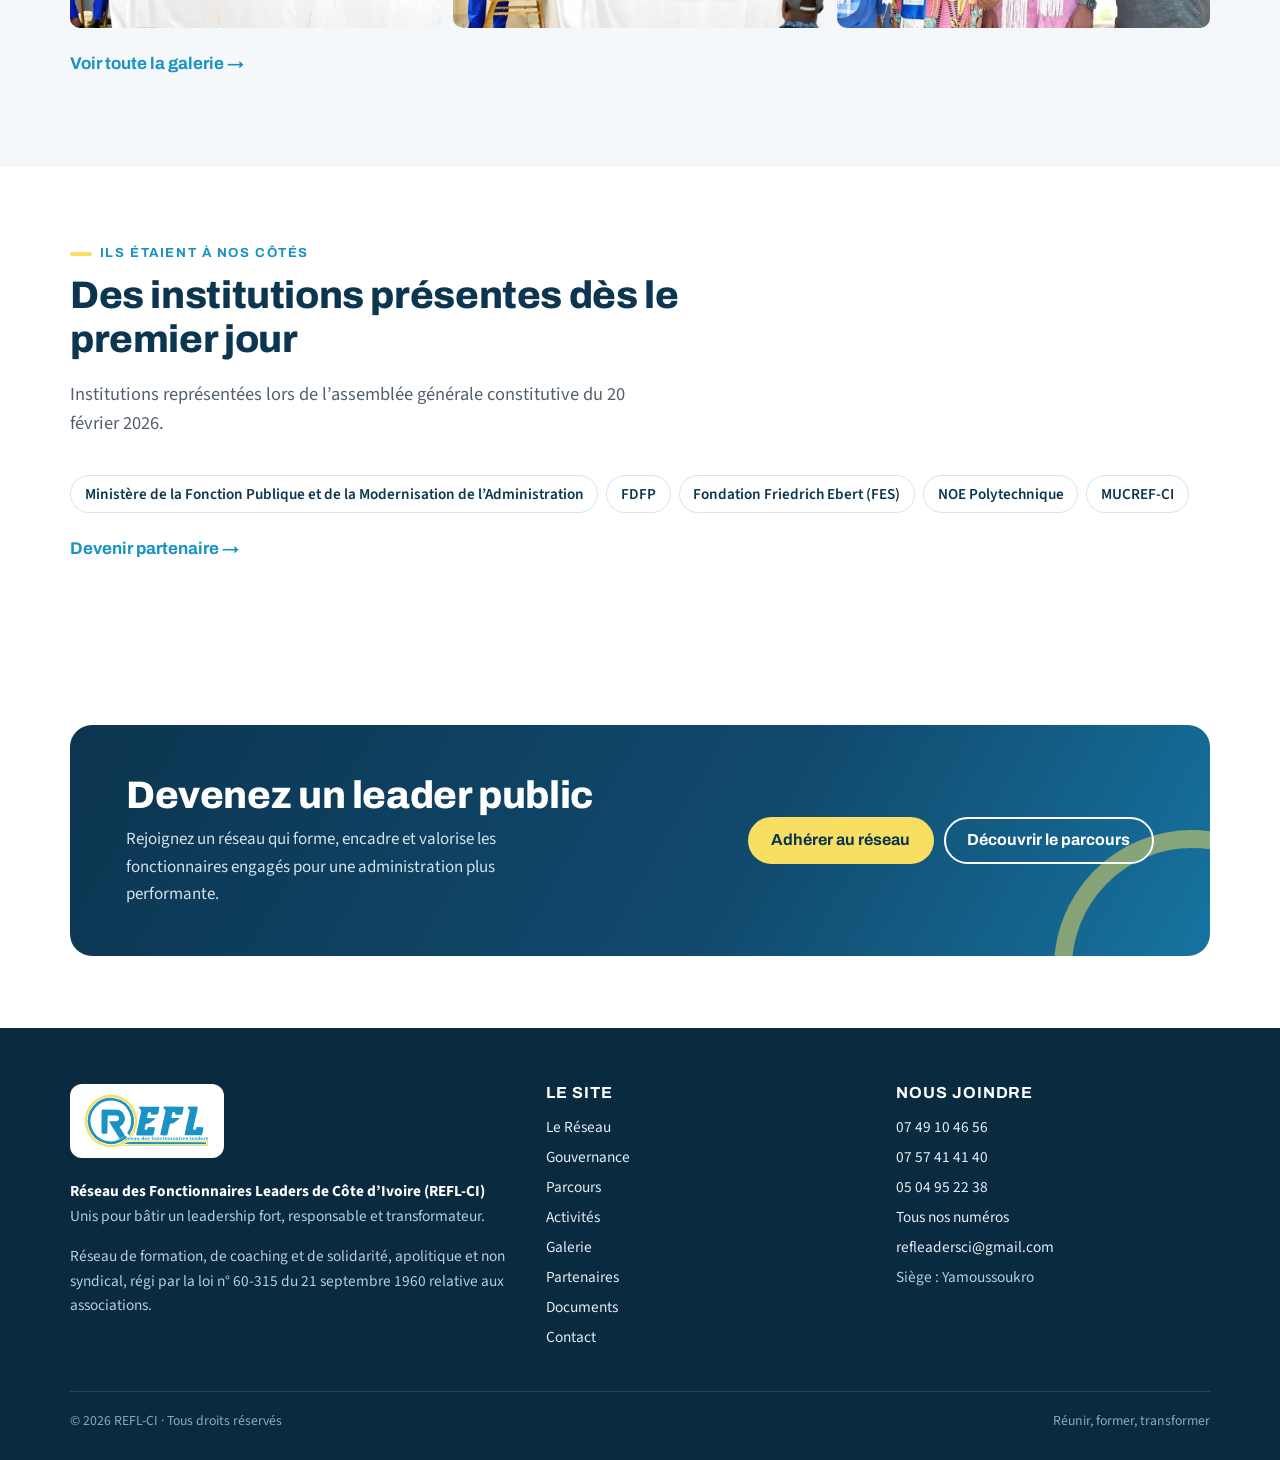
==== commit f86d1b44: "Parcours et accueil : textes des niveaux selon le programme tutoriel Co-Authored-By: Claude Sonnet 5" ====
--- a/index.html
+++ b/index.html
@@ -78,7 +78,7 @@
   <div class="wrap">
     <div class="tete-section"><span class="surtitre">Le parcours</span><h2>Cinq niveaux, de membre à mentor</h2>
     <p class="intro">Chaque membre commence au premier niveau et progresse marche après marche : quatre sessions de formation par an, une année validée pour passer au niveau suivant, un parchemin à chaque étape franchie.</p></div>
-    <div class="escalier"><div class="marche"><div class="num">1</div><div class="niv">Membre</div><div class="type">Niveau de base</div><p>Point d’entrée obligatoire. Le membre participe aux formations, aux actions citoyennes et aux activités du réseau.</p></div><div class="marche"><div class="num">2</div><div class="niv">Acteur</div><div class="type">Niveau intermédiaire</div><p>Membre engagé : il contribue à l’organisation des formations et des activités, et participe aux comités.</p></div><div class="marche"><div class="num">3</div><div class="niv">Leader</div><div class="type">Niveau avancé</div><p>Assistant-formateur lors des sessions, il accompagne les membres des niveaux inférieurs.</p></div><div class="marche"><div class="num">4</div><div class="niv">Expert</div><div class="type">Niveau d’excellence</div><p>Formateur confirmé : il anime les formations, supervisé par un mentor.</p></div><div class="marche"><div class="num">5</div><div class="niv">Mentor</div><div class="type">Niveau de mentorat</div><p>Référent stratégique : il encadre les experts et les leaders, et valide leurs supports de formation.</p></div></div>
+    <div class="escalier"><div class="marche"><div class="num">1</div><div class="niv">Membre</div><div class="type">Niveau de base</div><p>Apprendre à servir et à apporter de la valeur aux autres.</p></div><div class="marche"><div class="num">2</div><div class="niv">Acteur</div><div class="type">Niveau intermédiaire</div><p>Créer des relations utiles, s’engager et exercer une influence positive.</p></div><div class="marche"><div class="num">3</div><div class="niv">Leader</div><div class="type">Niveau avancé</div><p>Passer de la participation à l’action et produire des résultats.</p></div><div class="marche"><div class="num">4</div><div class="niv">Expert</div><div class="type">Niveau d’excellence</div><p>Exceller, transmettre son savoir et faire grandir les autres.</p></div><div class="marche"><div class="num">5</div><div class="niv">Mentor</div><div class="type">Niveau de mentorat</div><p>Transmettre, accompagner et pérenniser les valeurs du leadership.</p></div></div>
     <p style="margin-top:26px"><a class="lien-fleche" href="parcours.html">Règles de progression et frais</a></p>
   </div>
 </section>
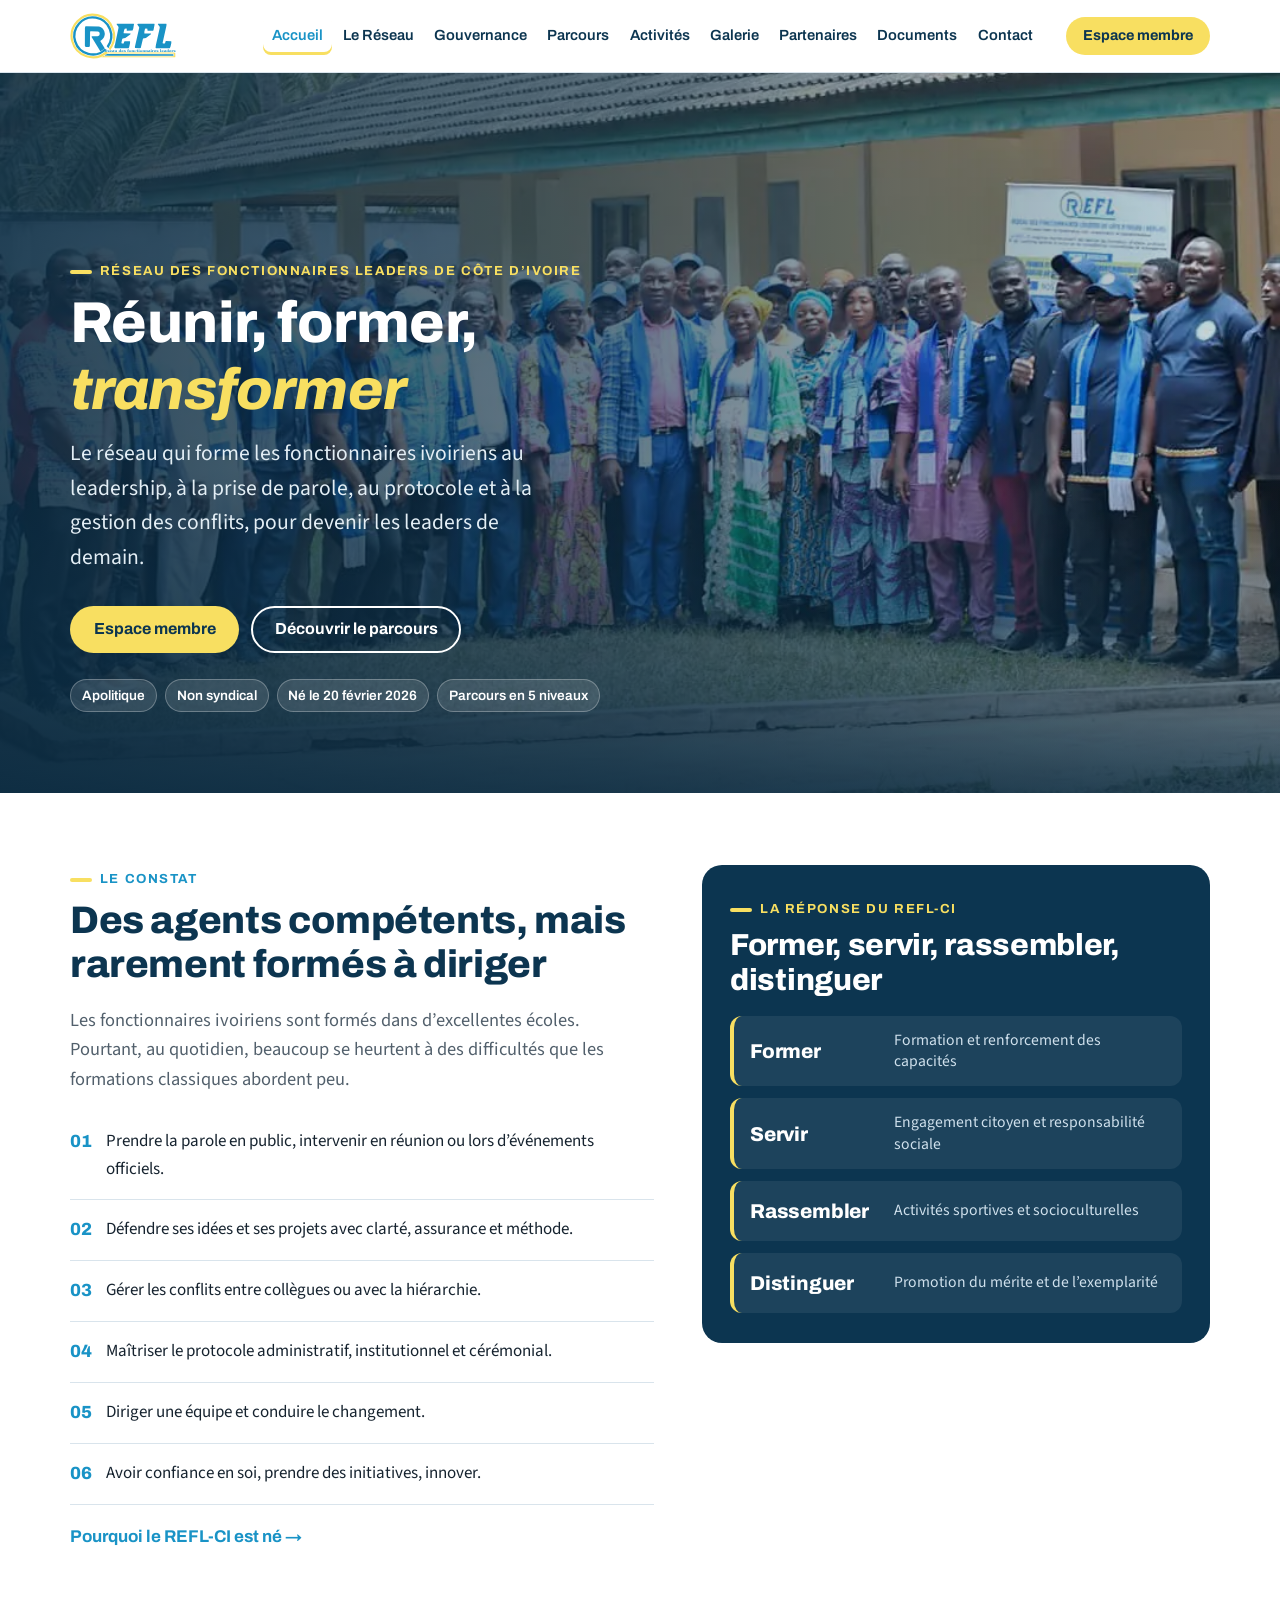
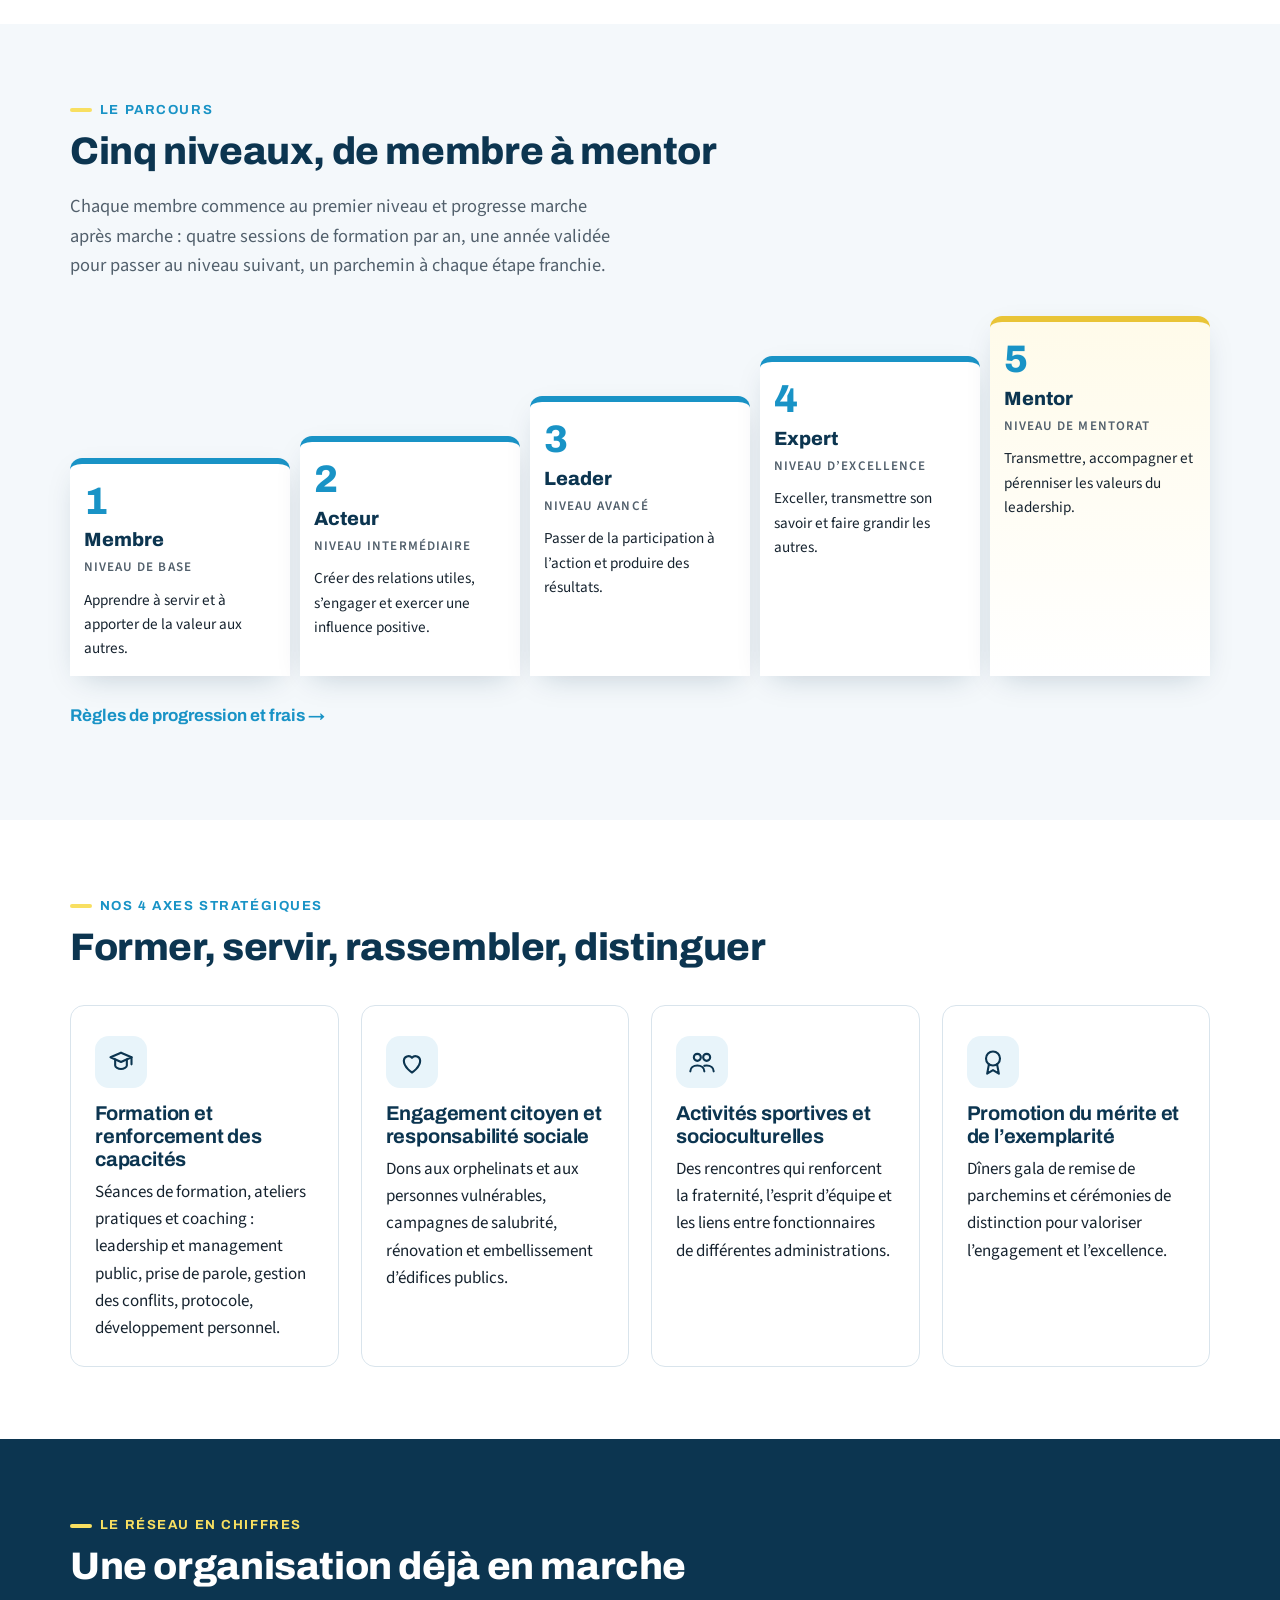
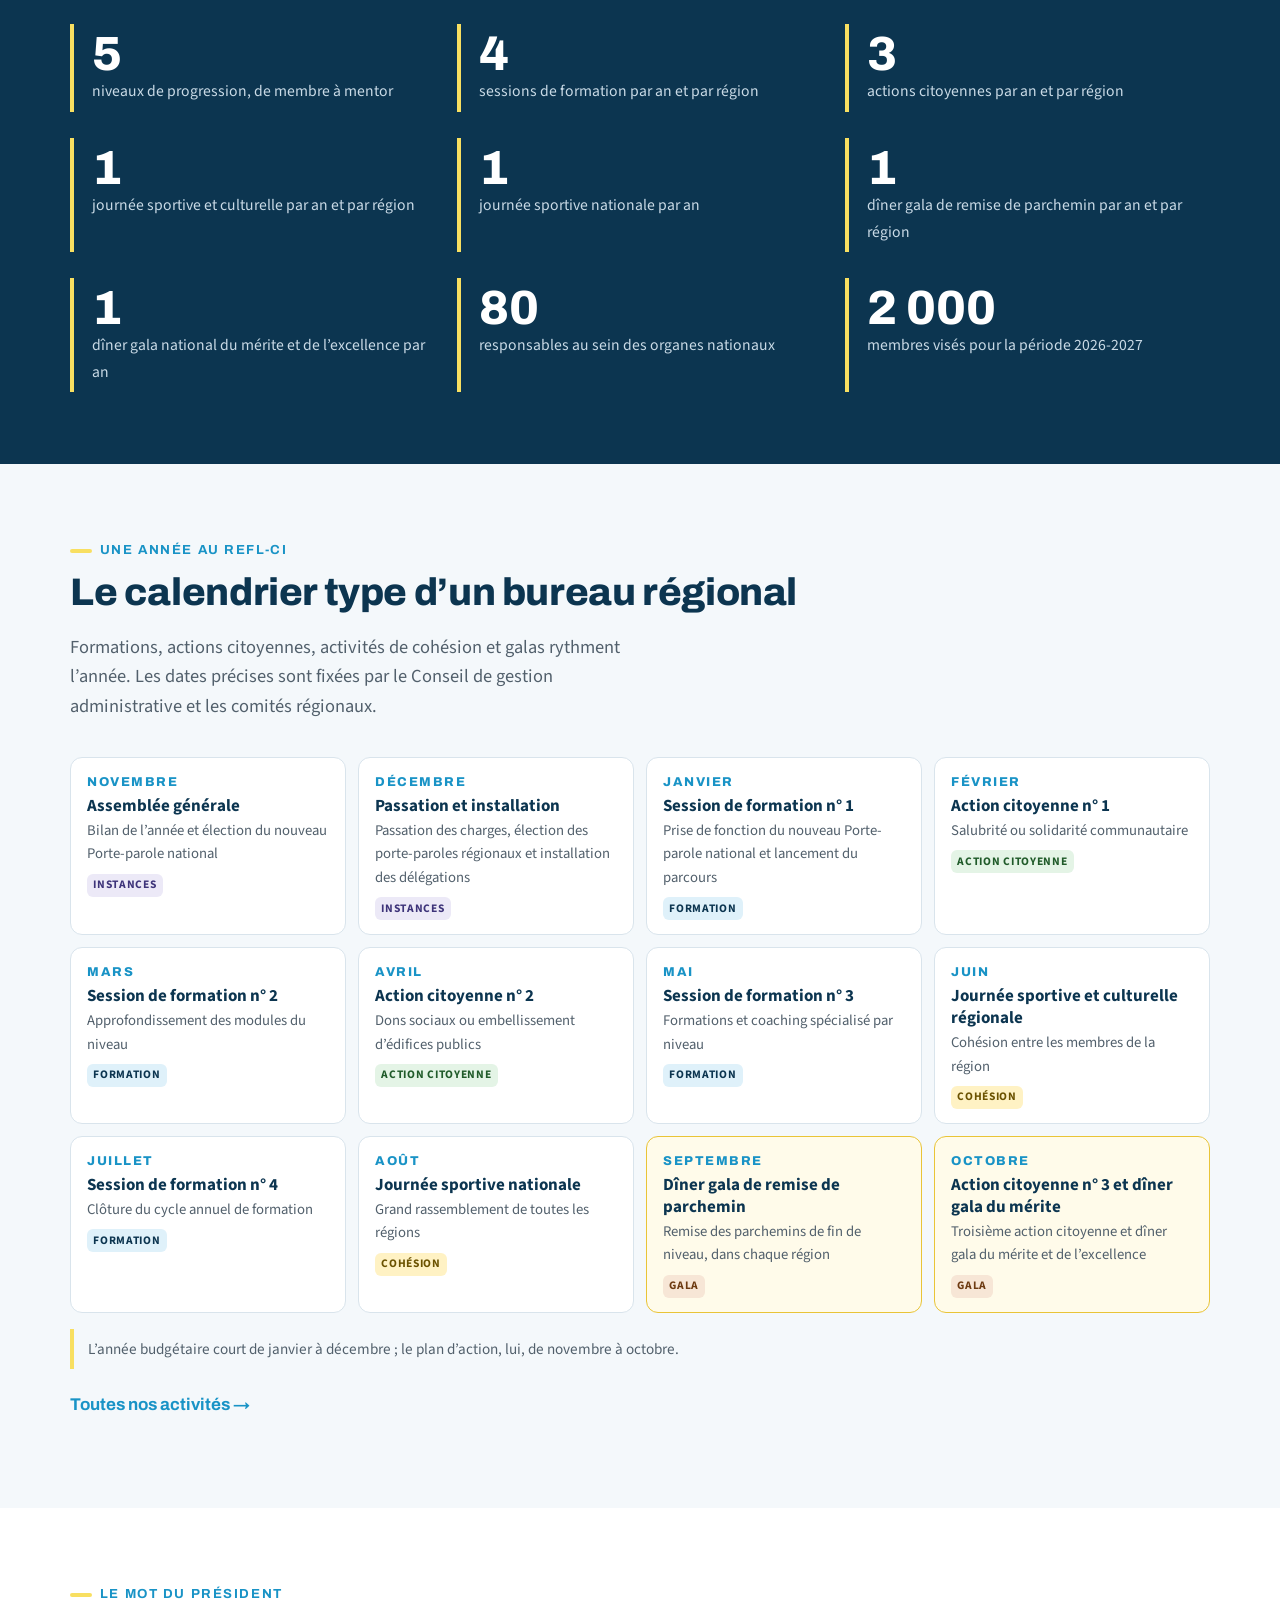
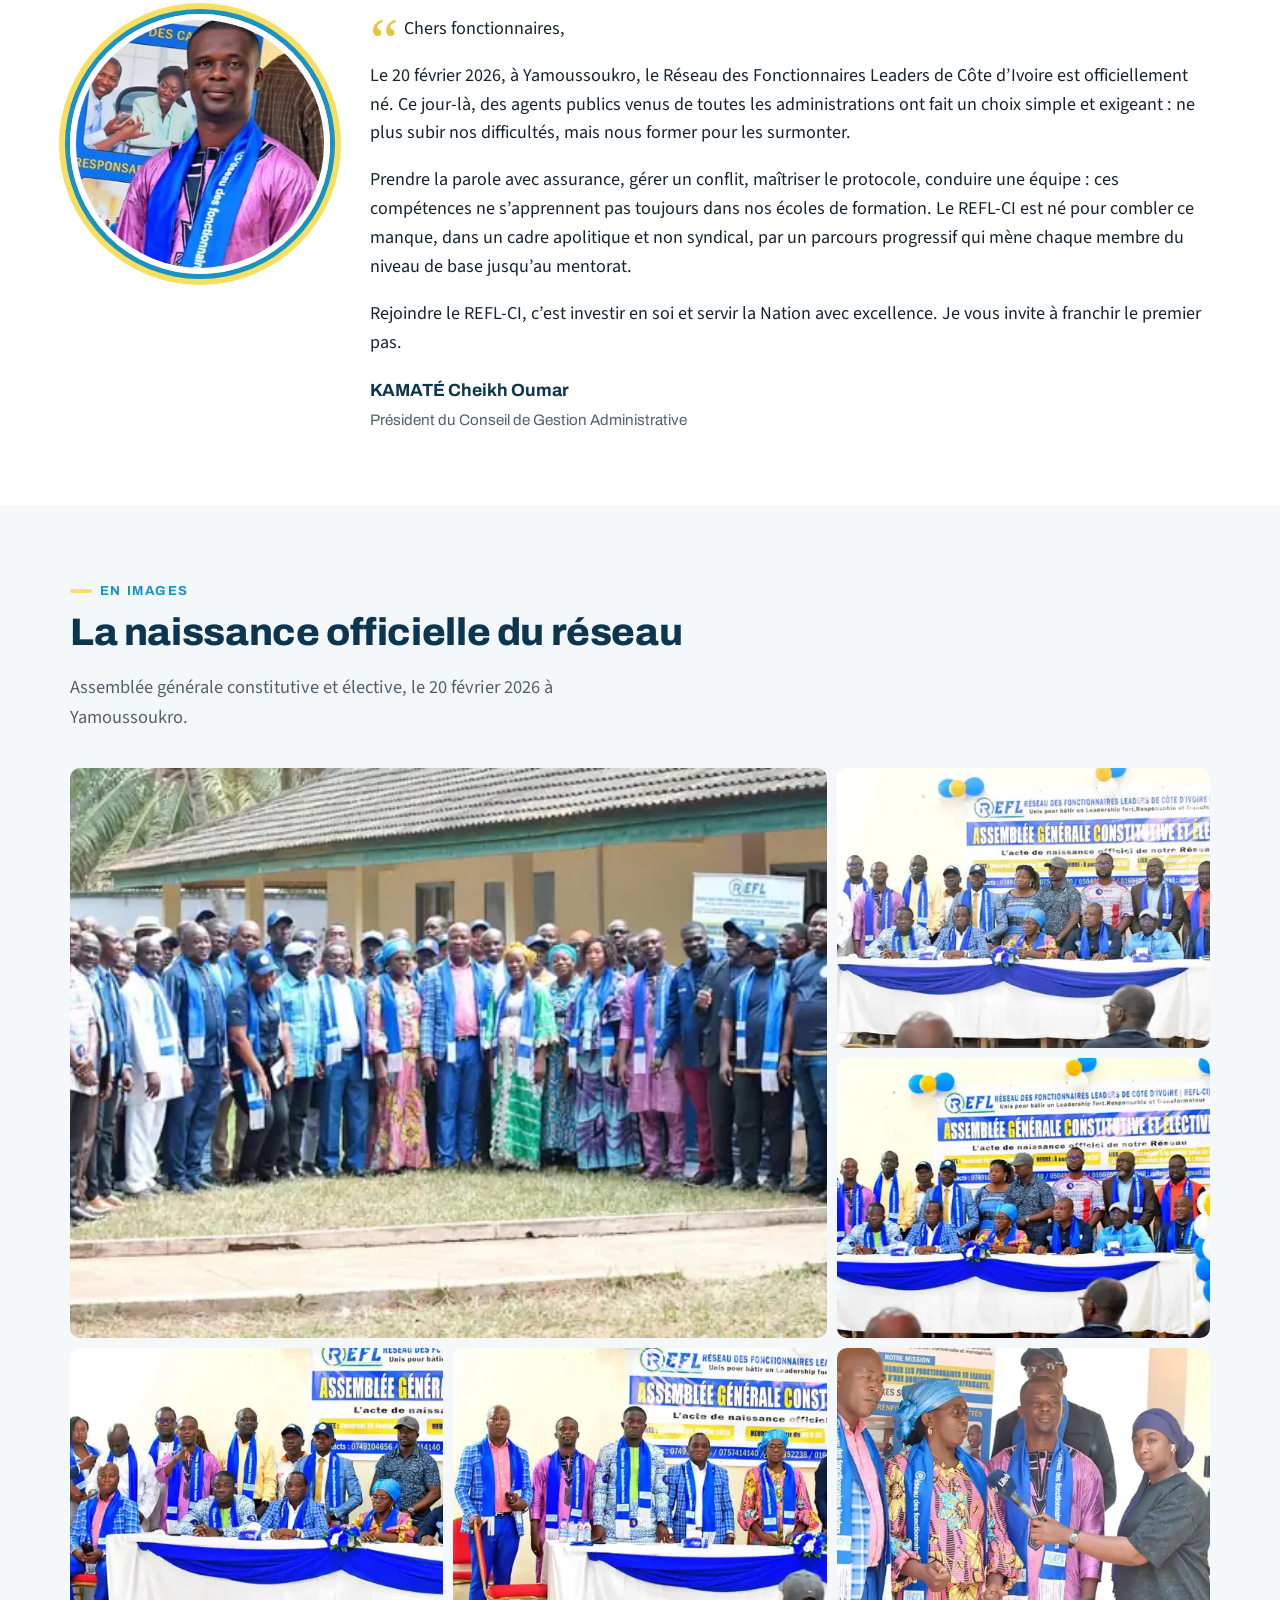
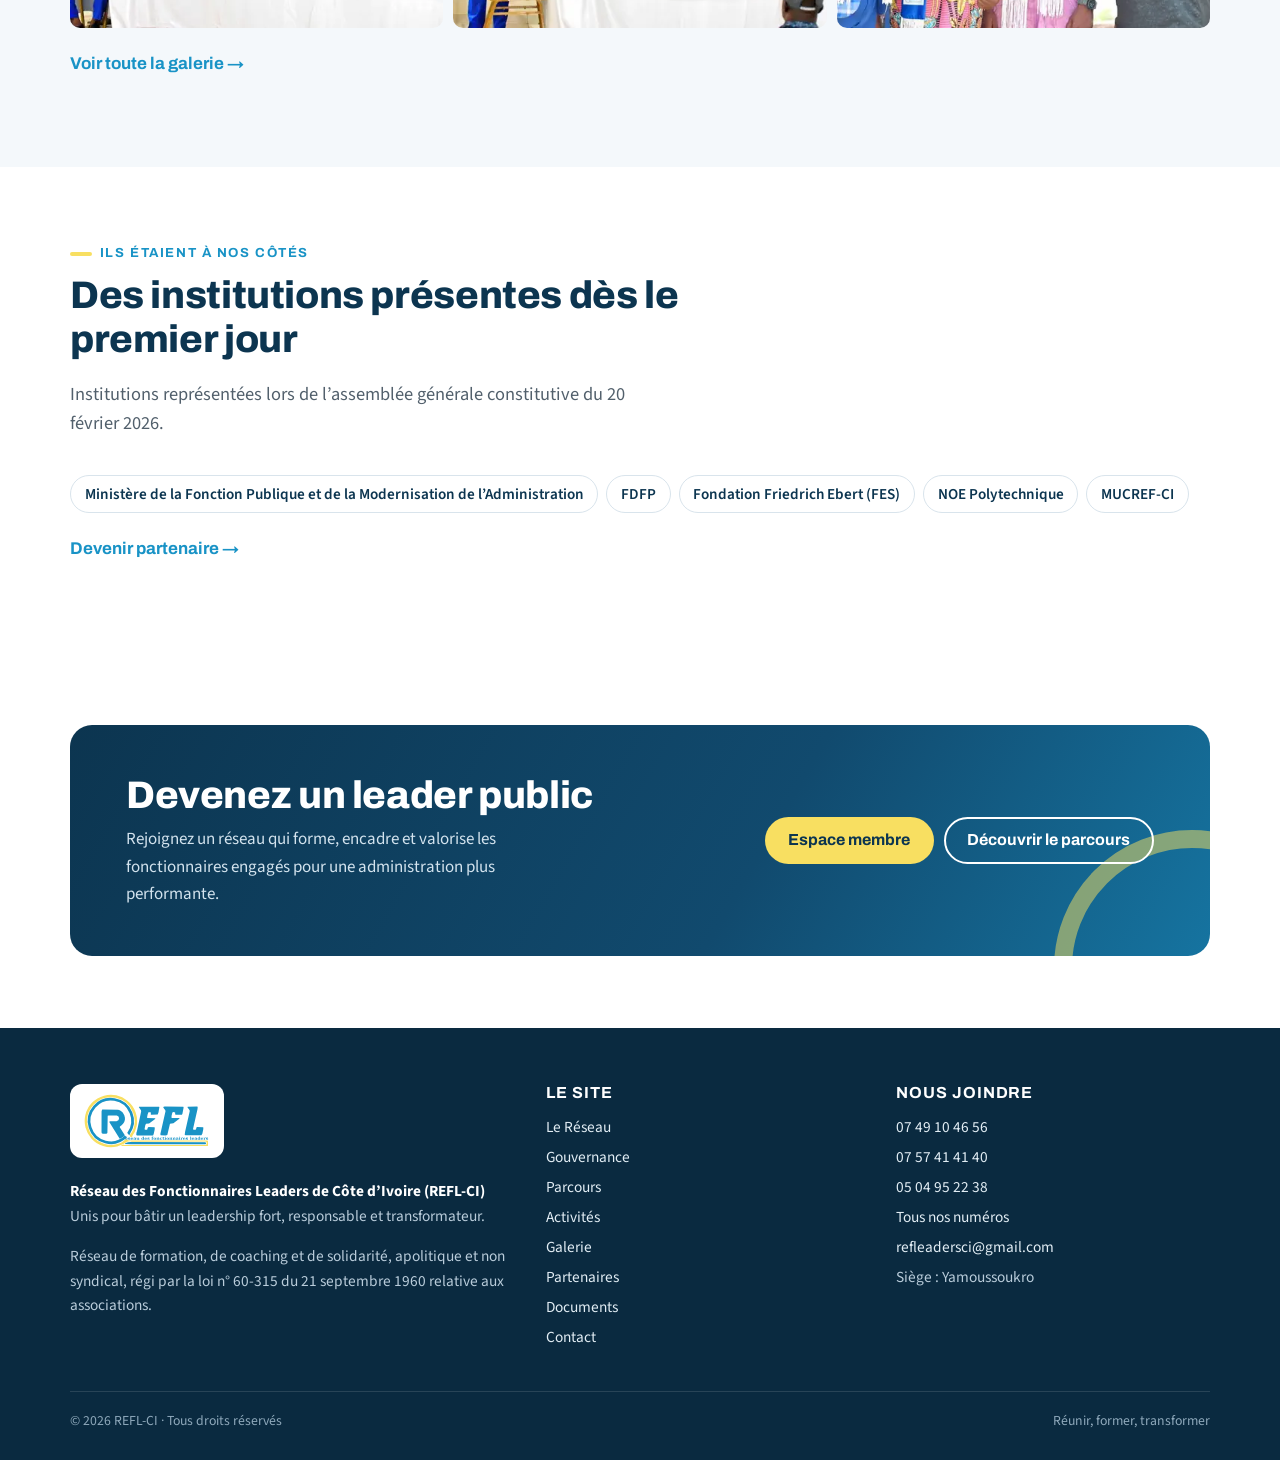
==== commit 7176bf5d: "Liens vers l'application : Espace membre Co-Authored-By: Claude Sonnet 5.5 <noreply@anthropic.com> C" ====
--- a/index.html
+++ b/index.html
@@ -24,9 +24,9 @@
     <a class="marque" href="index.html" aria-label="REFL-CI, retour à l’accueil"><img src="assets/img/logo-refl.svg" alt="REFL, Réseau des fonctionnaires leaders" width="134" height="58"></a>
     <button class="burger" type="button" aria-label="Ouvrir le menu" aria-expanded="false" aria-controls="menu"><span></span><span></span><span></span></button>
     <nav class="nav" id="menu" aria-label="Navigation principale">
-      <ul><li><a href="index.html" aria-current="page">Accueil</a></li><li><a href="reseau.html">Le Réseau</a></li><li><a href="gouvernance.html">Gouvernance</a></li><li><a href="parcours.html">Parcours</a></li><li><a href="activites.html">Activités</a></li><li><a href="galerie.html">Galerie</a></li><li><a href="partenaires.html">Partenaires</a></li><li><a href="documents.html">Documents</a></li><li><a href="contact.html">Contact</a></li><li class="nav-cta"><a class="btn btn-jaune" href="contact.html#bientot-info" data-app="adherer">Adhérer</a></li></ul>
+      <ul><li><a href="index.html" aria-current="page">Accueil</a></li><li><a href="reseau.html">Le Réseau</a></li><li><a href="gouvernance.html">Gouvernance</a></li><li><a href="parcours.html">Parcours</a></li><li><a href="activites.html">Activités</a></li><li><a href="galerie.html">Galerie</a></li><li><a href="partenaires.html">Partenaires</a></li><li><a href="documents.html">Documents</a></li><li><a href="contact.html">Contact</a></li><li class="nav-cta"><a class="btn btn-jaune" href="contact.html#bientot-info" data-app="espace">Espace membre</a></li></ul>
     </nav>
-    <a class="btn btn-jaune btn-petit btn-entete" href="contact.html#bientot-info" data-app="adherer">Adhérer</a>
+    <a class="btn btn-jaune btn-petit btn-entete" href="contact.html#bientot-info" data-app="espace">Espace membre</a>
   </div>
 </header>
 <main id="contenu">
@@ -38,8 +38,8 @@
     <h1>Réunir, former, <em>transformer</em></h1>
     <p class="accroche">Le réseau qui forme les fonctionnaires ivoiriens au leadership, à la prise de parole, au protocole et à la gestion des conflits, pour devenir les leaders de demain.</p>
     <div class="actions">
-      <a class="btn btn-jaune" href="contact.html#bientot-info" data-app="adherer">Adhérer au réseau</a>
-      <a class="btn btn-contour-clair" href="contact.html#bientot-info" data-app="niveau">Voir mes infos</a>
+      <a class="btn btn-jaune" href="contact.html#bientot-info" data-app="espace">Espace membre</a>
+      <a class="btn btn-contour-clair" href="parcours.html">Découvrir le parcours</a>
     </div>
     <ul class="badges"><li>Apolitique</li><li>Non syndical</li><li>Né le 20 février 2026</li><li>Parcours en 5 niveaux</li></ul>
   </div>
@@ -146,7 +146,7 @@
 </section>
 <section><div class="wrap"><div class="appel">
 <div><h2>Devenez un leader public</h2><p>Rejoignez un réseau qui forme, encadre et valorise les fonctionnaires engagés pour une administration plus performante.</p></div>
-<div class="actions"><a class="btn btn-jaune" href="contact.html#bientot-info" data-app="adherer">Adhérer au réseau</a><a class="btn btn-contour-clair" href="parcours.html">Découvrir le parcours</a></div>
+<div class="actions"><a class="btn btn-jaune" href="contact.html#bientot-info" data-app="espace">Espace membre</a><a class="btn btn-contour-clair" href="parcours.html">Découvrir le parcours</a></div>
 </div></div></section>
 </main>
 <footer class="pied">
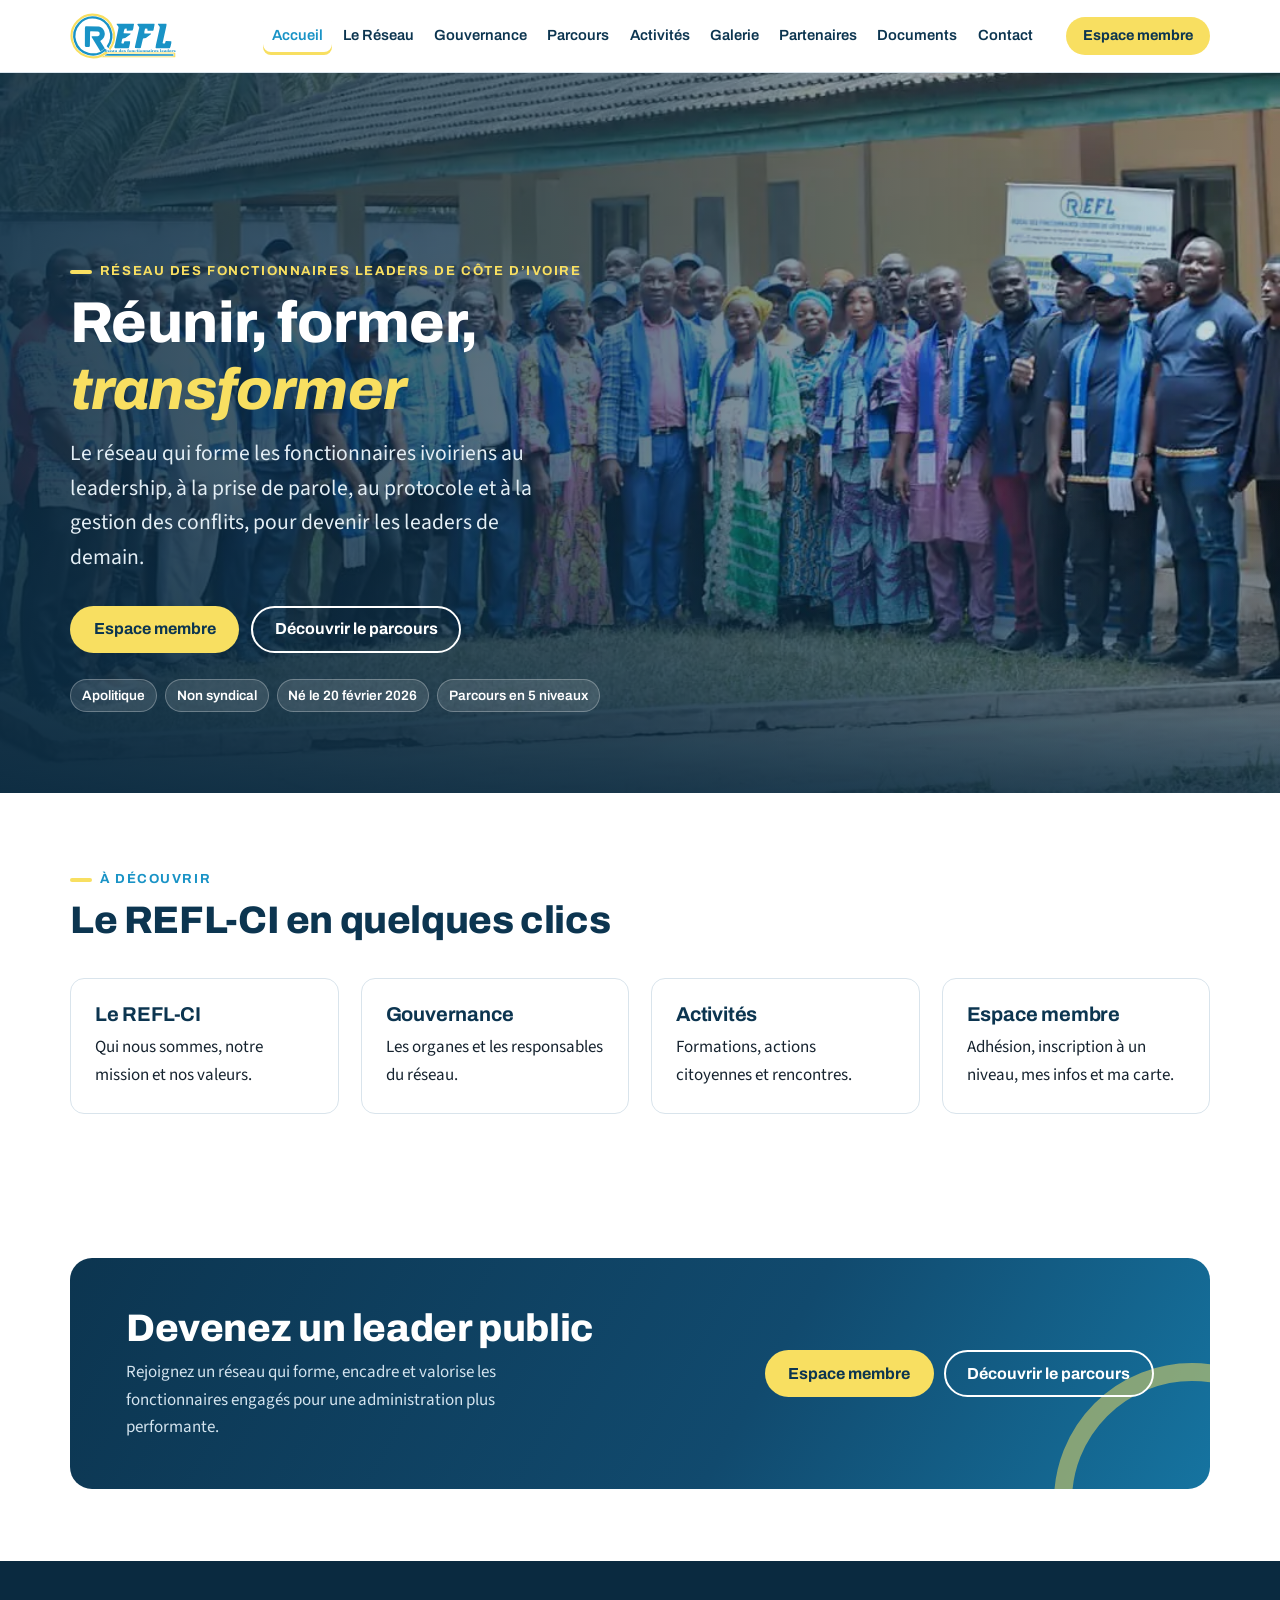
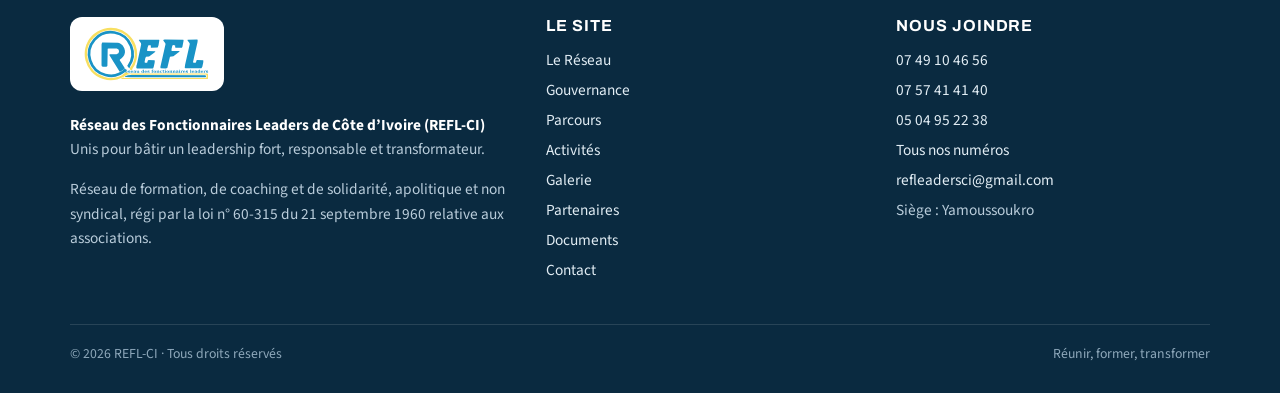
==== commit 18d5d815: "Accueil simplifié : titre, quatre cartes vers les pages du menu Co-Authored-By: Claude Sonnet 5.5 <n" ====
--- a/index.html
+++ b/index.html
@@ -46,102 +46,14 @@
 </section>
 
 <section>
-  <div class="wrap constat-duo">
-    <div>
-      <span class="surtitre">Le constat</span>
-      <h2>Des agents compétents, mais rarement formés à diriger</h2>
-      <p class="intro">Les fonctionnaires ivoiriens sont formés dans d’excellentes écoles. Pourtant, au quotidien, beaucoup se heurtent à des difficultés que les formations classiques abordent peu.</p>
-      <ol class="constat">
-        <li>Prendre la parole en public, intervenir en réunion ou lors d’événements officiels.</li>
-        <li>Défendre ses idées et ses projets avec clarté, assurance et méthode.</li>
-        <li>Gérer les conflits entre collègues ou avec la hiérarchie.</li>
-        <li>Maîtriser le protocole administratif, institutionnel et cérémonial.</li>
-        <li>Diriger une équipe et conduire le changement.</li>
-        <li>Avoir confiance en soi, prendre des initiatives, innover.</li>
-      </ol>
-      <p style="margin-top:18px" class="mb-0"><a class="lien-fleche" href="reseau.html">Pourquoi le REFL-CI est né</a></p>
+  <div class="wrap">
+    <div class="tete-section"><span class="surtitre">À découvrir</span><h2>Le REFL-CI en quelques clics</h2></div>
+    <div class="grille g4 cartes-menu">
+      <a class="carte carte-lien" href="reseau.html"><h3>Le REFL-CI</h3><p>Qui nous sommes, notre mission et nos valeurs.</p></a>
+      <a class="carte carte-lien" href="gouvernance.html"><h3>Gouvernance</h3><p>Les organes et les responsables du réseau.</p></a>
+      <a class="carte carte-lien" href="activites.html"><h3>Activités</h3><p>Formations, actions citoyennes et rencontres.</p></a>
+      <a class="carte carte-lien" href="contact.html#bientot-info" data-app="espace"><h3>Espace membre</h3><p>Adhésion, inscription à un niveau, mes infos et ma carte.</p></a>
     </div>
-    <aside class="reponse" aria-labelledby="reponse-titre">
-      <span class="surtitre">La réponse du REFL-CI</span>
-      <h2 id="reponse-titre">Former, servir, rassembler, distinguer</h2>
-      <ul class="verbes">
-        <li><b>Former</b><span>Formation et renforcement des capacités</span></li>
-        <li><b>Servir</b><span>Engagement citoyen et responsabilité sociale</span></li>
-        <li><b>Rassembler</b><span>Activités sportives et socioculturelles</span></li>
-        <li><b>Distinguer</b><span>Promotion du mérite et de l’exemplarité</span></li>
-      </ul>
-    </aside>
-  </div>
-</section>
-
-<section class="fond-doux">
-  <div class="wrap">
-    <div class="tete-section"><span class="surtitre">Le parcours</span><h2>Cinq niveaux, de membre à mentor</h2>
-    <p class="intro">Chaque membre commence au premier niveau et progresse marche après marche : quatre sessions de formation par an, une année validée pour passer au niveau suivant, un parchemin à chaque étape franchie.</p></div>
-    <div class="escalier"><div class="marche"><div class="num">1</div><div class="niv">Membre</div><div class="type">Niveau de base</div><p>Apprendre à servir et à apporter de la valeur aux autres.</p></div><div class="marche"><div class="num">2</div><div class="niv">Acteur</div><div class="type">Niveau intermédiaire</div><p>Créer des relations utiles, s’engager et exercer une influence positive.</p></div><div class="marche"><div class="num">3</div><div class="niv">Leader</div><div class="type">Niveau avancé</div><p>Passer de la participation à l’action et produire des résultats.</p></div><div class="marche"><div class="num">4</div><div class="niv">Expert</div><div class="type">Niveau d’excellence</div><p>Exceller, transmettre son savoir et faire grandir les autres.</p></div><div class="marche"><div class="num">5</div><div class="niv">Mentor</div><div class="type">Niveau de mentorat</div><p>Transmettre, accompagner et pérenniser les valeurs du leadership.</p></div></div>
-    <p style="margin-top:26px"><a class="lien-fleche" href="parcours.html">Règles de progression et frais</a></p>
-  </div>
-</section>
-
-<section>
-  <div class="wrap">
-    <div class="tete-section"><span class="surtitre">Nos 4 axes stratégiques</span><h2>Former, servir, rassembler, distinguer</h2></div>
-    <div class="grille g4"><div class="carte axe"><div class="ico"><svg viewBox="0 0 24 24"><path d="M3 8l9-4 9 4-9 4-9-4z"/><path d="M7 10v5c0 1.5 2.5 3 5 3s5-1.5 5-3v-5"/><path d="M21 8v6"/></svg></div><h3>Formation et renforcement des capacités</h3><p>Séances de formation, ateliers pratiques et coaching : leadership et management public, prise de parole, gestion des conflits, protocole, développement personnel.</p></div><div class="carte axe"><div class="ico"><svg viewBox="0 0 24 24"><path d="M12 21s-7-4.4-7-10a4 4 0 0 1 7-2.6A4 4 0 0 1 19 11c0 5.6-7 10-7 10z"/></svg></div><h3>Engagement citoyen et responsabilité sociale</h3><p>Dons aux orphelinats et aux personnes vulnérables, campagnes de salubrité, rénovation et embellissement d’édifices publics.</p></div><div class="carte axe"><div class="ico"><svg viewBox="0 0 24 24"><circle cx="8" cy="8" r="3"/><circle cx="16" cy="8" r="3"/><path d="M2 20c0-3 2.7-5 6-5s6 2 6 5"/><path d="M14 15.3c.6-.2 1.3-.3 2-.3 3.3 0 6 2 6 5"/></svg></div><h3>Activités sportives et socioculturelles</h3><p>Des rencontres qui renforcent la fraternité, l’esprit d’équipe et les liens entre fonctionnaires de différentes administrations.</p></div><div class="carte axe"><div class="ico"><svg viewBox="0 0 24 24"><circle cx="12" cy="9" r="6"/><path d="M8.5 14L7 22l5-3 5 3-1.5-8"/></svg></div><h3>Promotion du mérite et de l’exemplarité</h3><p>Dîners gala de remise de parchemins et cérémonies de distinction pour valoriser l’engagement et l’excellence.</p></div></div>
-  </div>
-</section>
-
-<section class="fond-nuit">
-  <div class="wrap">
-    <div class="tete-section"><span class="surtitre">Le réseau en chiffres</span><h2>Une organisation déjà en marche</h2></div>
-    <div class="chiffres">
-      <div class="chiffre"><b>5</b><span>niveaux de progression, de membre à mentor</span></div>
-      <div class="chiffre"><b>4</b><span>sessions de formation par an et par région</span></div>
-      <div class="chiffre"><b>3</b><span>actions citoyennes par an et par région</span></div>
-      <div class="chiffre"><b>1</b><span>journée sportive et culturelle par an et par région</span></div>
-      <div class="chiffre"><b>1</b><span>journée sportive nationale par an</span></div>
-      <div class="chiffre"><b>1</b><span>dîner gala de remise de parchemin par an et par région</span></div>
-      <div class="chiffre"><b>1</b><span>dîner gala national du mérite et de l’excellence par an</span></div>
-      <div class="chiffre"><b>80</b><span>responsables au sein des organes nationaux</span></div>
-      <div class="chiffre"><b>2 000</b><span>membres visés pour la période 2026-2027</span></div>
-    </div>
-  </div>
-</section>
-
-<section class="fond-doux">
-  <div class="wrap">
-    <div class="tete-section"><span class="surtitre">Une année au REFL-CI</span><h2>Le calendrier type d’un bureau régional</h2>
-    <p class="intro">Formations, actions citoyennes, activités de cohésion et galas rythment l’année. Les dates précises sont fixées par le Conseil de gestion administrative et les comités régionaux.</p></div>
-    <ol class="calendrier"><li class=""><span class="mois">Novembre</span><span class="act">Assemblée générale</span><span class="det">Bilan de l’année et élection du nouveau Porte-parole national</span><span class="tag instances">Instances</span></li><li class=""><span class="mois">Décembre</span><span class="act">Passation et installation</span><span class="det">Passation des charges, élection des porte-paroles régionaux et installation des délégations</span><span class="tag instances">Instances</span></li><li class=""><span class="mois">Janvier</span><span class="act">Session de formation n° 1</span><span class="det">Prise de fonction du nouveau Porte-parole national et lancement du parcours</span><span class="tag formation">Formation</span></li><li class=""><span class="mois">Février</span><span class="act">Action citoyenne n° 1</span><span class="det">Salubrité ou solidarité communautaire</span><span class="tag citoyen">Action citoyenne</span></li><li class=""><span class="mois">Mars</span><span class="act">Session de formation n° 2</span><span class="det">Approfondissement des modules du niveau</span><span class="tag formation">Formation</span></li><li class=""><span class="mois">Avril</span><span class="act">Action citoyenne n° 2</span><span class="det">Dons sociaux ou embellissement d’édifices publics</span><span class="tag citoyen">Action citoyenne</span></li><li class=""><span class="mois">Mai</span><span class="act">Session de formation n° 3</span><span class="det">Formations et coaching spécialisé par niveau</span><span class="tag formation">Formation</span></li><li class=""><span class="mois">Juin</span><span class="act">Journée sportive et culturelle régionale</span><span class="det">Cohésion entre les membres de la région</span><span class="tag cohesion">Cohésion</span></li><li class=""><span class="mois">Juillet</span><span class="act">Session de formation n° 4</span><span class="det">Clôture du cycle annuel de formation</span><span class="tag formation">Formation</span></li><li class=""><span class="mois">Août</span><span class="act">Journée sportive nationale</span><span class="det">Grand rassemblement de toutes les régions</span><span class="tag cohesion">Cohésion</span></li><li class="cle"><span class="mois">Septembre</span><span class="act">Dîner gala de remise de parchemin</span><span class="det">Remise des parchemins de fin de niveau, dans chaque région</span><span class="tag gala">Gala</span></li><li class="cle"><span class="mois">Octobre</span><span class="act">Action citoyenne n° 3 et dîner gala du mérite</span><span class="det">Troisième action citoyenne et dîner gala du mérite et de l’excellence</span><span class="tag gala">Gala</span></li></ol><p class="note">L’année budgétaire court de janvier à décembre ; le plan d’action, lui, de novembre à octobre.</p>
-    <p style="margin-top:22px"><a class="lien-fleche" href="activites.html">Toutes nos activités</a></p>
-  </div>
-</section>
-
-<section>
-  <div class="wrap">
-    <span class="surtitre">Le mot du Président</span>
-    <div class="mot"><figure><img src="assets/img/organes/kamate-cheikh-oumar.webp" alt="Portrait de M. Kamate Cheikh Oumar, Président du Conseil de Gestion Administrative" width="260" height="260" loading="lazy"></figure>
-<div><blockquote><p>Chers fonctionnaires,</p>
-<p>Le 20 février 2026, à Yamoussoukro, le Réseau des Fonctionnaires Leaders de Côte d’Ivoire est officiellement né. Ce jour-là, des agents publics venus de toutes les administrations ont fait un choix simple et exigeant : ne plus subir nos difficultés, mais nous former pour les surmonter.</p>
-<p>Prendre la parole avec assurance, gérer un conflit, maîtriser le protocole, conduire une équipe : ces compétences ne s’apprennent pas toujours dans nos écoles de formation. Le REFL-CI est né pour combler ce manque, dans un cadre apolitique et non syndical, par un parcours progressif qui mène chaque membre du niveau de base jusqu’au mentorat.</p>
-<p>Rejoindre le REFL-CI, c’est investir en soi et servir la Nation avec excellence. Je vous invite à franchir le premier pas.</p></blockquote><div class="signature"><b>KAMATÉ Cheikh Oumar</b><span>Président du Conseil de Gestion Administrative</span></div></div></div>
-  </div>
-</section>
-
-<section class="fond-doux">
-  <div class="wrap">
-    <div class="tete-section"><span class="surtitre">En images</span><h2>La naissance officielle du réseau</h2>
-    <p class="intro">Assemblée générale constitutive et élective, le 20 février 2026 à Yamoussoukro.</p></div>
-    <div class="galerie apercu"><a href="assets/img/galerie/ag-01.webp" data-grand="assets/img/galerie/ag-01.webp"><img src="assets/img/galerie/ag-01-t.webp" alt="Photo de famille des participants à l’assemblée générale constitutive" loading="lazy" width="560" height="420"></a><a href="assets/img/galerie/ag-02.webp" data-grand="assets/img/galerie/ag-02.webp"><img src="assets/img/galerie/ag-02-t.webp" alt="La table officielle de l’assemblée générale constitutive" loading="lazy" width="560" height="420"></a><a href="assets/img/galerie/ag-03.webp" data-grand="assets/img/galerie/ag-03.webp"><img src="assets/img/galerie/ag-03-t.webp" alt="Les membres du bureau devant la banderole de l’assemblée générale" loading="lazy" width="560" height="420"></a><a href="assets/img/galerie/ag-04.webp" data-grand="assets/img/galerie/ag-04.webp"><img src="assets/img/galerie/ag-04-t.webp" alt="Interview d’un participant" loading="lazy" width="560" height="420"></a><a href="assets/img/galerie/ag-05.webp" data-grand="assets/img/galerie/ag-05.webp"><img src="assets/img/galerie/ag-05-t.webp" alt="La table officielle et les membres élus" loading="lazy" width="560" height="420"></a><a href="assets/img/galerie/ag-06.webp" data-grand="assets/img/galerie/ag-06.webp"><img src="assets/img/galerie/ag-06-t.webp" alt="Les participants interviewés par la presse" loading="lazy" width="560" height="420"></a></div>
-    <p style="margin-top:22px"><a class="lien-fleche" href="galerie.html">Voir toute la galerie</a></p>
-  </div>
-</section>
-
-<section>
-  <div class="wrap">
-    <div class="tete-section"><span class="surtitre">Ils étaient à nos côtés</span><h2>Des institutions présentes dès le premier jour</h2>
-    <p class="intro">Institutions représentées lors de l’assemblée générale constitutive du 20 février 2026.</p></div>
-    <ul class="chips"><li>Ministère de la Fonction Publique et de la Modernisation de l’Administration</li><li>FDFP</li><li>Fondation Friedrich Ebert (FES)</li><li>NOE Polytechnique</li><li>MUCREF-CI</li></ul>
-    <p style="margin-top:22px"><a class="lien-fleche" href="partenaires.html">Devenir partenaire</a></p>
   </div>
 </section>
 <section><div class="wrap"><div class="appel">
--- a/assets/css/style.css
+++ b/assets/css/style.css
@@ -366,3 +366,8 @@
 .axe>.illus,.axe>.illus-duo{margin-top:-30px}
 [id]{scroll-margin-top:88px}
 @media (max-width:620px){.partenaire{grid-template-columns:1fr}.logo-part{width:130px}}
+
+/* Accueil simplifié : cartes qui mènent aux pages du menu */
+.carte-lien{display:block;color:inherit;text-decoration:none;transition:transform .15s,box-shadow .15s,border-color .15s}
+.carte-lien:hover,.carte-lien:focus-visible{transform:translateY(-2px);box-shadow:0 8px 22px rgba(13,43,69,.12);border-color:var(--bleu)}
+.carte-lien h3{color:var(--bleu-fonce,#0d2b45)}
